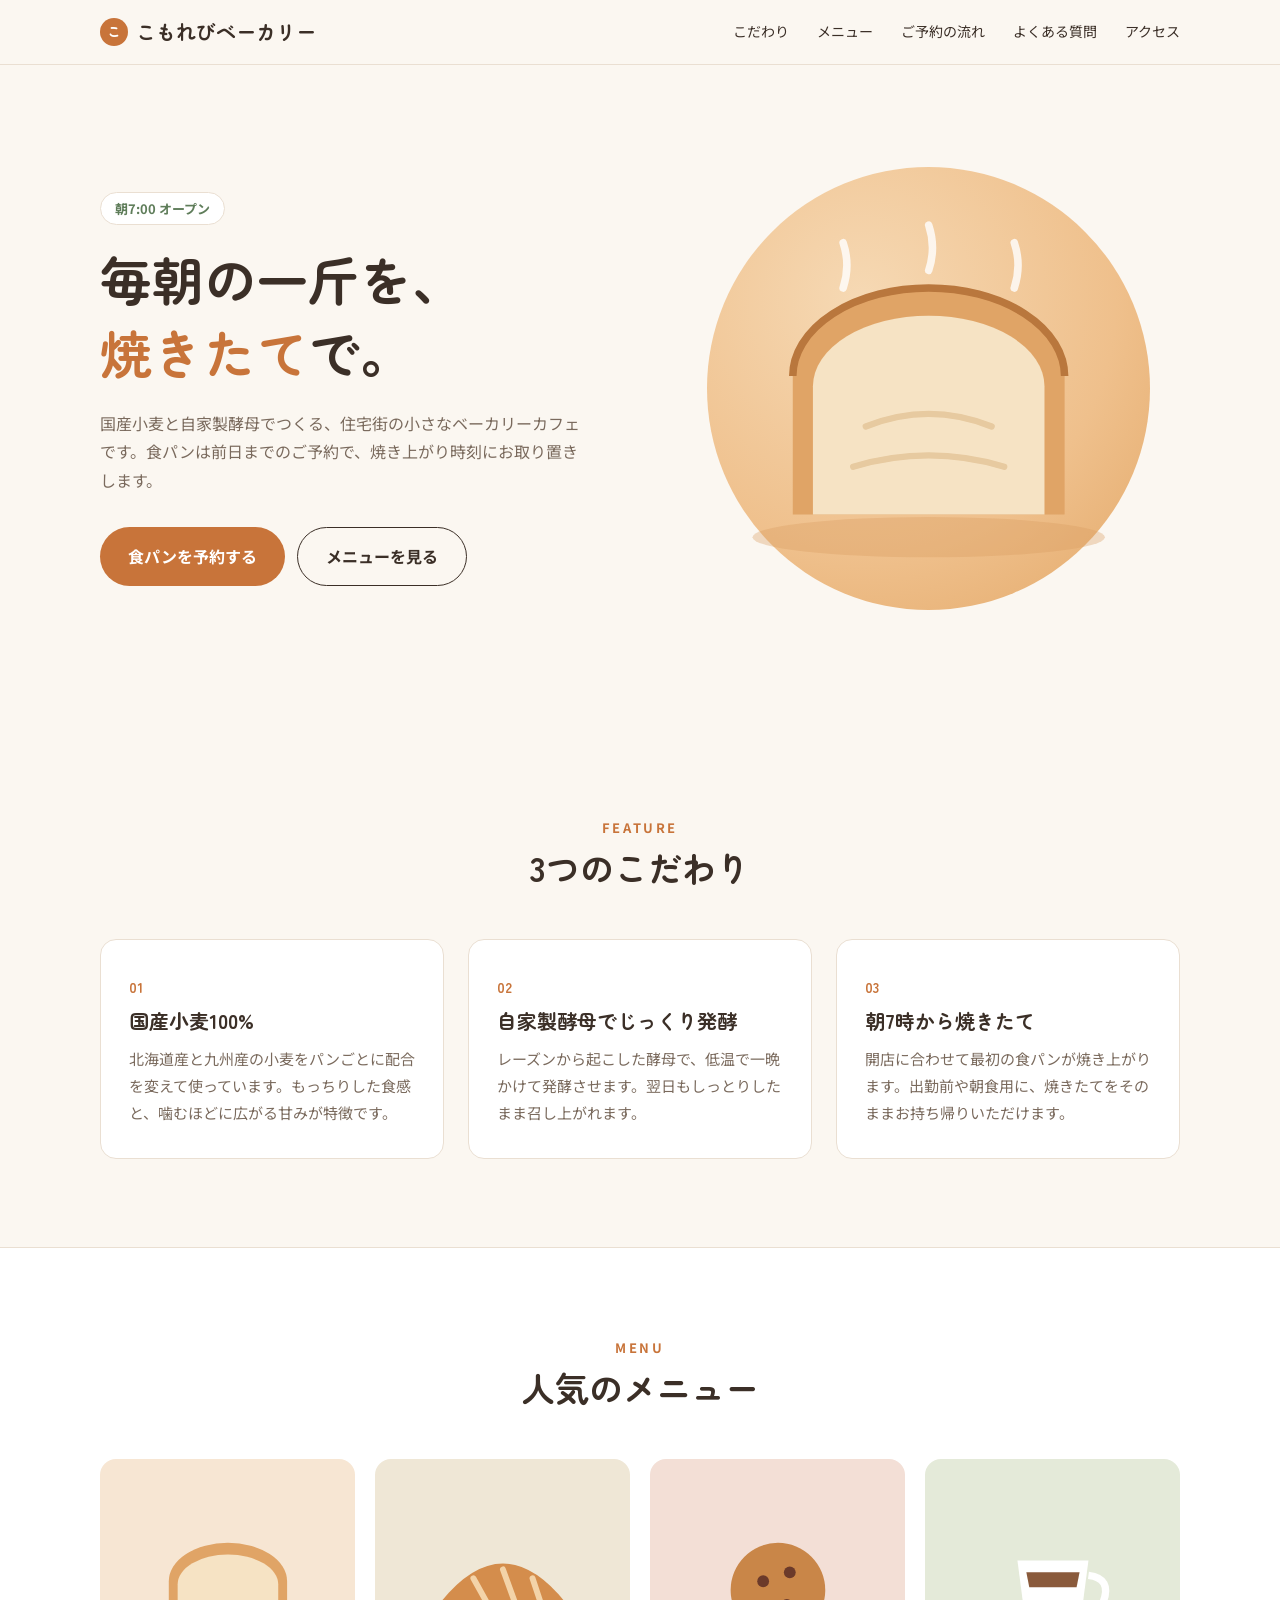
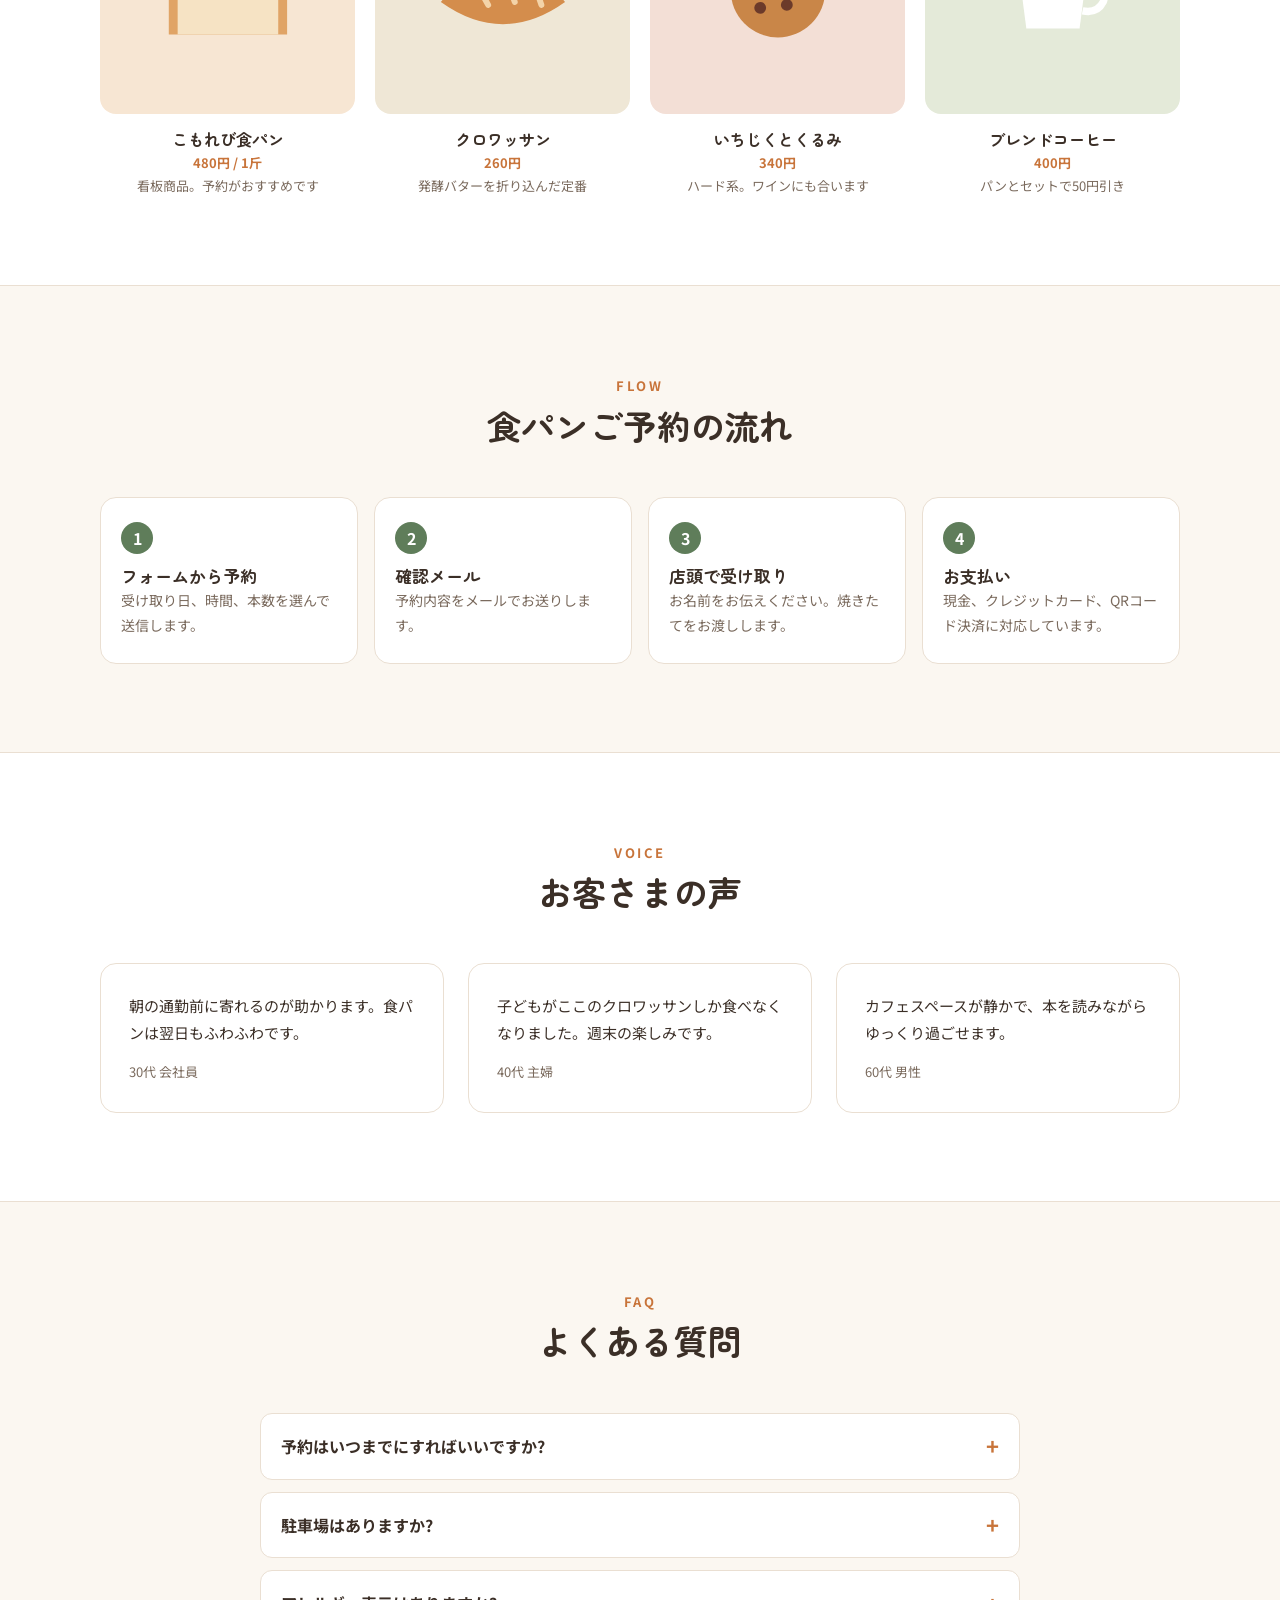
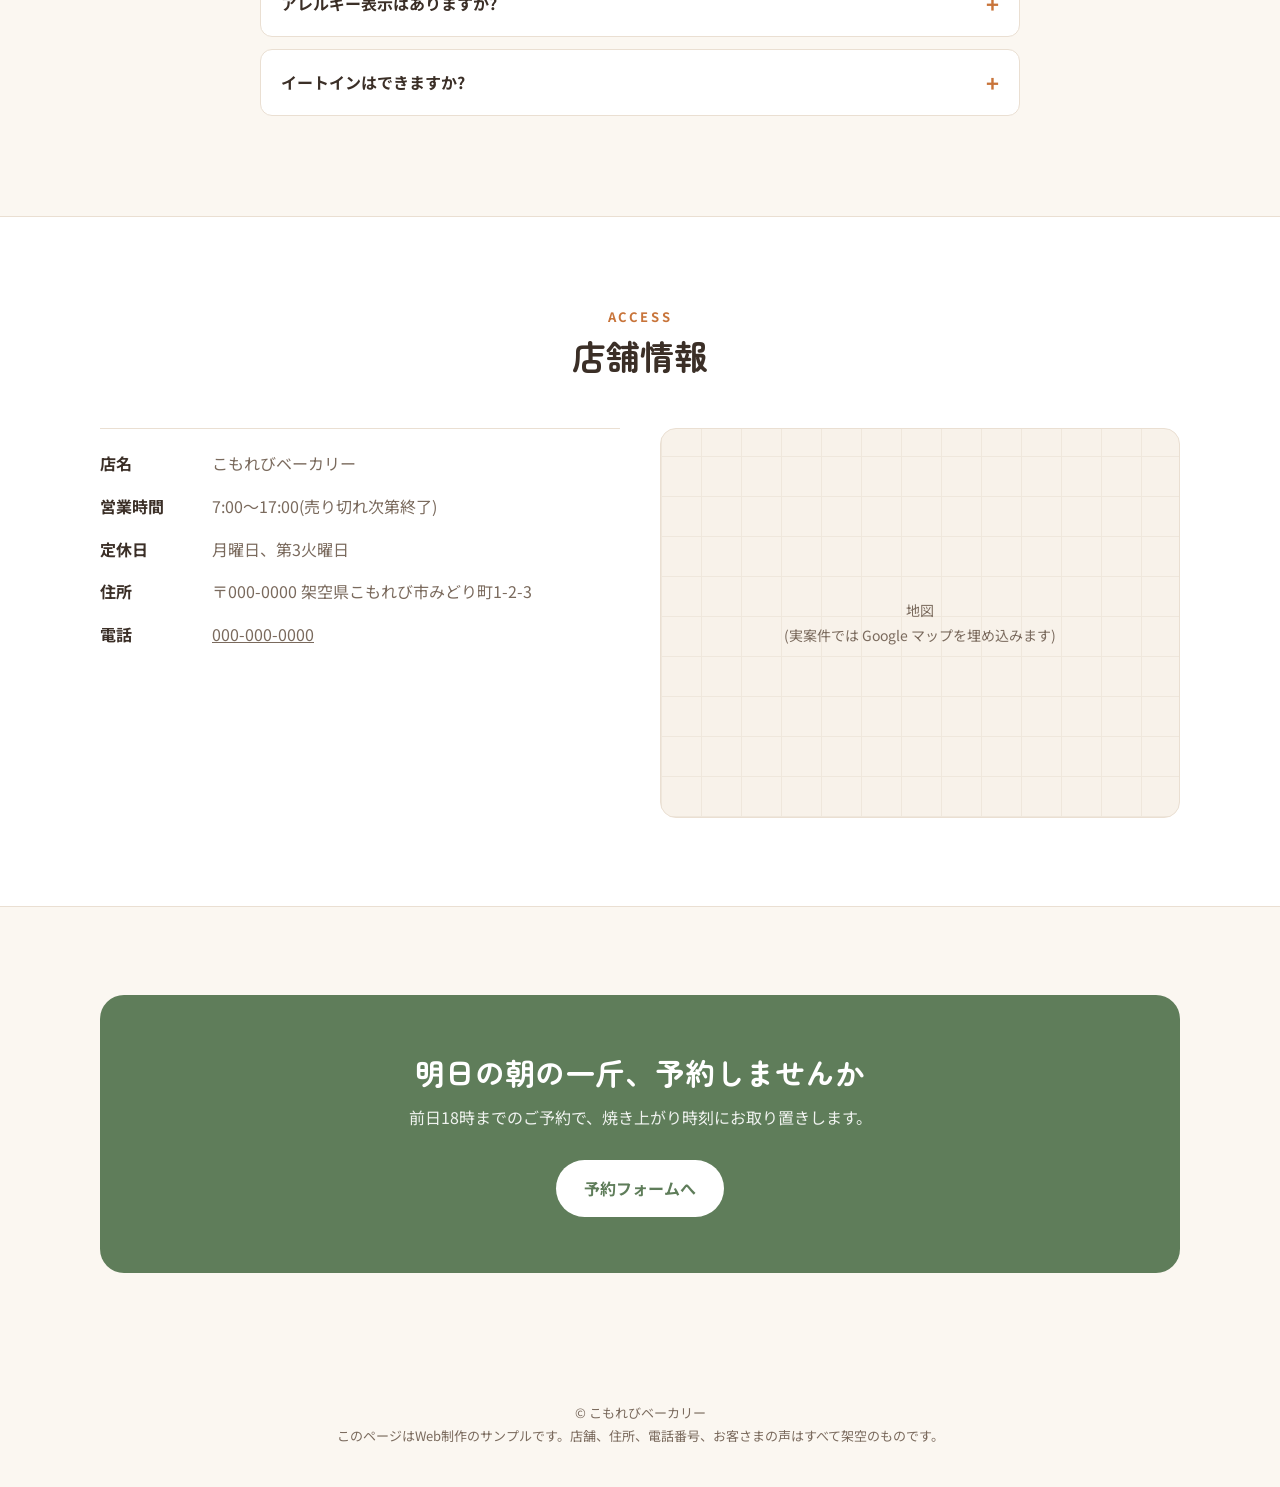
==== bakery/index.html @ 9517dd02 "Add web production samples: island inn site and bakery LP Co-Authored-By: Claude Opus 5.5 <noreply@a" ====
<!doctype html>
<html lang="ja">
<head>
<meta charset="utf-8">
<meta name="viewport" content="width=device-width, initial-scale=1">
<title>こもれびベーカリー | 朝7時から焼きたてのパンを</title>
<meta name="description" content="住宅街の小さなベーカリーカフェ。国産小麦と自家製酵母のパン、朝7時から焼きたてをご用意しています。(制作サンプル用の架空店舗です)">
<link rel="preconnect" href="https://fonts.googleapis.com">
<link rel="preconnect" href="https://fonts.gstatic.com" crossorigin>
<link href="https://fonts.googleapis.com/css2?family=Zen+Maru+Gothic:wght@400;700&family=Noto+Sans+JP:wght@400;500;700&display=swap" rel="stylesheet">
<style>
:root{
  --bg:#fbf7f1;
  --surface:#ffffff;
  --text:#3b2f27;
  --muted:#7a6a5d;
  --accent:#c8743a;
  --accent-dark:#a65a24;
  --green:#5f7d5a;
  --line:#eadfd2;
  --radius:16px;
}
*{box-sizing:border-box;margin:0;padding:0}
html{scroll-behavior:smooth}
body{font-family:"Noto Sans JP",sans-serif;background:var(--bg);color:var(--text);line-height:1.8;font-size:16px}
img,svg{display:block;max-width:100%}
a{color:inherit}
.container{width:min(1080px,100% - 32px);margin-inline:auto}
h1,h2,h3{font-family:"Zen Maru Gothic",sans-serif;line-height:1.4}
.section{padding:88px 0}
.section-head{text-align:center;margin-bottom:48px}
.section-head .en{display:block;color:var(--accent);font-size:13px;letter-spacing:.2em;font-weight:700}
.section-head h2{font-size:clamp(24px,4vw,34px);margin-top:4px}

/* header */
.header{position:sticky;top:0;z-index:10;background:rgba(251,247,241,.92);backdrop-filter:blur(8px);border-bottom:1px solid var(--line)}
.header-inner{display:flex;align-items:center;justify-content:space-between;height:64px}
.logo{font-family:"Zen Maru Gothic",sans-serif;font-weight:700;font-size:20px;text-decoration:none;display:flex;align-items:center;gap:8px}
.logo-mark{width:28px;height:28px;border-radius:50%;background:var(--accent);display:grid;place-items:center;color:#fff;font-size:14px}
.nav{display:flex;gap:28px;font-size:14px}
.nav a{text-decoration:none}
.nav a:hover{color:var(--accent)}
.header .header-cta{display:none}
@media (max-width:767px){.nav{display:none}.header .header-cta{display:inline-flex}}

/* button */
.btn{display:inline-flex;align-items:center;justify-content:center;gap:8px;padding:14px 28px;border-radius:999px;background:var(--accent);color:#fff;text-decoration:none;font-weight:700;transition:background .2s,transform .2s}
.btn:hover{background:var(--accent-dark);transform:translateY(-2px)}
.btn-sm{padding:8px 18px;font-size:14px}
.btn-ghost{background:transparent;color:var(--text);border:1.5px solid var(--text)}
.btn-ghost:hover{background:var(--text);color:#fff}

/* hero */
.hero{padding:72px 0 88px;overflow:hidden}
.hero-inner{display:grid;grid-template-columns:1.05fr 1fr;gap:48px;align-items:center}
.hero-label{display:inline-block;background:#fff;border:1px solid var(--line);border-radius:999px;padding:4px 14px;font-size:13px;color:var(--green);font-weight:700}
.hero h1{font-size:clamp(30px,5.2vw,52px);margin:18px 0 20px}
.hero h1 em{font-style:normal;color:var(--accent)}
.hero p{color:var(--muted);max-width:30em}
.hero-actions{display:flex;flex-wrap:wrap;gap:12px;margin-top:32px}
.hero-visual{position:relative;aspect-ratio:1/1}
.hero-visual .sun{position:absolute;inset:6% 6% 6% 6%;border-radius:50%;background:radial-gradient(circle at 35% 30%,#f6d9b4,#efc08c 60%,#e3a868)}
.hero-visual svg{position:absolute;inset:0;width:100%;height:100%}
@media (max-width:767px){
  .hero{padding:40px 0 64px}
  .hero-inner{grid-template-columns:1fr;gap:32px}
  .hero-visual{max-width:360px;margin-inline:auto;width:100%}
  .hero-actions{flex-direction:column}
  .hero-actions .btn{width:100%}
}

/* features */
.features{display:grid;grid-template-columns:repeat(3,1fr);gap:24px}
.feature{background:var(--surface);border-radius:var(--radius);padding:32px 28px;border:1px solid var(--line)}
.feature-num{font-family:"Zen Maru Gothic",sans-serif;color:var(--accent);font-weight:700;font-size:14px}
.feature h3{font-size:20px;margin:6px 0 10px}
.feature p{color:var(--muted);font-size:15px}
@media (max-width:767px){.features{grid-template-columns:1fr}}

/* menu */
.menu-bg{background:var(--surface);border-block:1px solid var(--line)}
.menu{display:grid;grid-template-columns:repeat(4,1fr);gap:20px}
.menu-item{text-align:center}
.menu-thumb{aspect-ratio:1/1;border-radius:var(--radius);display:grid;place-items:center;margin-bottom:14px}
.menu-thumb svg{width:58%}
.menu-item h3{font-size:16px}
.menu-item .price{color:var(--accent);font-weight:700}
.menu-item p{font-size:13px;color:var(--muted)}
.t1{background:#f7e6d3}.t2{background:#efe7d6}.t3{background:#f3dfd6}.t4{background:#e4ead9}
@media (max-width:767px){.menu{grid-template-columns:repeat(2,1fr)}}

/* flow */
.flow{display:grid;grid-template-columns:repeat(4,1fr);gap:16px;counter-reset:step}
.flow li{list-style:none;background:var(--surface);border:1px solid var(--line);border-radius:var(--radius);padding:24px 20px;position:relative}
.flow li::before{counter-increment:step;content:counter(step);display:grid;place-items:center;width:32px;height:32px;border-radius:50%;background:var(--green);color:#fff;font-weight:700;margin-bottom:10px}
.flow h3{font-size:17px}
.flow p{font-size:14px;color:var(--muted)}
@media (max-width:767px){.flow{grid-template-columns:1fr}}

/* voice */
.voices{display:grid;grid-template-columns:repeat(3,1fr);gap:24px}
.voice{background:var(--surface);border-radius:var(--radius);padding:28px;border:1px solid var(--line)}
.voice p{font-size:15px}
.voice .who{margin-top:14px;font-size:13px;color:var(--muted)}
@media (max-width:767px){.voices{grid-template-columns:1fr}}

/* faq */
.faq{max-width:760px;margin-inline:auto}
.faq details{background:var(--surface);border:1px solid var(--line);border-radius:12px;margin-bottom:12px}
.faq summary{cursor:pointer;padding:18px 48px 18px 20px;font-weight:700;list-style:none;position:relative}
.faq summary::-webkit-details-marker{display:none}
.faq summary::after{content:"+";position:absolute;right:20px;top:50%;transform:translateY(-50%);color:var(--accent);font-size:22px}
.faq details[open] summary::after{content:"−"}
.faq details p{padding:0 20px 18px;color:var(--muted)}

/* access */
.access{display:grid;grid-template-columns:1fr 1fr;gap:40px;align-items:start}
.info dl{display:grid;grid-template-columns:7em 1fr;row-gap:14px;border-top:1px solid var(--line);padding-top:20px}
.info dt{font-weight:700}
.info dd{color:var(--muted)}
.map{aspect-ratio:4/3;border-radius:var(--radius);background:repeating-linear-gradient(0deg,#efe7dc 0 1px,transparent 1px 40px),repeating-linear-gradient(90deg,#efe7dc 0 1px,transparent 1px 40px),#f8f2ea;border:1px solid var(--line);display:grid;place-items:center;color:var(--muted);font-size:14px;text-align:center}
@media (max-width:767px){.access{grid-template-columns:1fr}}

/* cta */
.cta{background:var(--green);color:#fff;text-align:center;border-radius:24px;padding:56px 24px}
.cta h2{font-size:clamp(22px,3.6vw,30px)}
.cta p{opacity:.9;margin:10px 0 28px}
.cta .btn{background:#fff;color:var(--green)}
.cta .btn:hover{background:#f3efe6}

.footer{padding:40px 0;text-align:center;font-size:13px;color:var(--muted)}

/* fade-in */
.reveal{opacity:0;transform:translateY(16px);transition:opacity .6s ease,transform .6s ease}
.reveal.is-visible{opacity:1;transform:none}
@media (prefers-reduced-motion:reduce){.reveal{opacity:1;transform:none;transition:none}.btn{transition:none}}
</style>
</head>
<body>

<header class="header">
  <div class="container header-inner">
    <a href="#top" class="logo"><span class="logo-mark" aria-hidden="true">こ</span>こもれびベーカリー</a>
    <nav class="nav" aria-label="ページ内リンク">
      <a href="#feature">こだわり</a>
      <a href="#menu">メニュー</a>
      <a href="#flow">ご予約の流れ</a>
      <a href="#faq">よくある質問</a>
      <a href="#access">アクセス</a>
    </nav>
    <a href="#reserve" class="btn btn-sm header-cta">予約する</a>
  </div>
</header>

<main id="top">
  <section class="hero">
    <div class="container hero-inner">
      <div>
        <span class="hero-label">朝7:00 オープン</span>
        <h1>毎朝の一斤を、<br><em>焼きたて</em>で。</h1>
        <p>国産小麦と自家製酵母でつくる、住宅街の小さなベーカリーカフェです。食パンは前日までのご予約で、焼き上がり時刻にお取り置きします。</p>
        <div class="hero-actions">
          <a href="#reserve" class="btn">食パンを予約する</a>
          <a href="#menu" class="btn btn-ghost">メニューを見る</a>
        </div>
      </div>
      <div class="hero-visual" aria-hidden="true">
        <div class="sun"></div>
        <svg viewBox="0 0 400 400">
          <ellipse cx="200" cy="318" rx="140" ry="16" fill="#d79b5f" opacity=".35"/>
          <path d="M92 300 V190 a108 70 0 0 1 216 0 V300 Z" fill="#e0a466"/>
          <path d="M92 190 a108 70 0 0 1 216 0" fill="none" stroke="#b9773d" stroke-width="6"/>
          <path d="M108 300 V198 a92 56 0 0 1 184 0 V300 Z" fill="#f6e3c4"/>
          <path d="M150 230 q50 -20 100 0 M140 262 q60 -18 120 0" stroke="#e7caa0" stroke-width="5" fill="none" stroke-linecap="round"/>
          <path d="M132 120 q6 -18 0 -36 M200 106 q6 -18 0 -36 M268 120 q6 -18 0 -36" stroke="#fff" stroke-width="6" fill="none" stroke-linecap="round" opacity=".8"/>
        </svg>
      </div>
    </div>
  </section>

  <section class="section" id="feature">
    <div class="container">
      <div class="section-head reveal"><span class="en">FEATURE</span><h2>3つのこだわり</h2></div>
      <div class="features">
        <article class="feature reveal">
          <span class="feature-num">01</span>
          <h3>国産小麦100%</h3>
          <p>北海道産と九州産の小麦をパンごとに配合を変えて使っています。もっちりした食感と、噛むほどに広がる甘みが特徴です。</p>
        </article>
        <article class="feature reveal">
          <span class="feature-num">02</span>
          <h3>自家製酵母でじっくり発酵</h3>
          <p>レーズンから起こした酵母で、低温で一晩かけて発酵させます。翌日もしっとりしたまま召し上がれます。</p>
        </article>
        <article class="feature reveal">
          <span class="feature-num">03</span>
          <h3>朝7時から焼きたて</h3>
          <p>開店に合わせて最初の食パンが焼き上がります。出勤前や朝食用に、焼きたてをそのままお持ち帰りいただけます。</p>
        </article>
      </div>
    </div>
  </section>

  <section class="section menu-bg" id="menu">
    <div class="container">
      <div class="section-head reveal"><span class="en">MENU</span><h2>人気のメニュー</h2></div>
      <div class="menu">
        <div class="menu-item reveal">
          <div class="menu-thumb t1"><svg viewBox="0 0 100 80" aria-hidden="true"><path d="M10 72 V36 a40 26 0 0 1 80 0 V72 Z" fill="#e0a466"/><path d="M16 72 V38 a34 20 0 0 1 68 0 V72 Z" fill="#f6e3c4"/></svg></div>
          <h3>こもれび食パン</h3><p class="price">480円 / 1斤</p><p>看板商品。予約がおすすめです</p>
        </div>
        <div class="menu-item reveal">
          <div class="menu-thumb t2"><svg viewBox="0 0 100 80" aria-hidden="true"><path d="M8 50 q42 -52 84 0 q-42 30 -84 0Z" fill="#d48d4c"/><path d="M30 34 l10 18 M50 28 l8 22 M70 34 l6 18" stroke="#f3d3a8" stroke-width="4" stroke-linecap="round"/></svg></div>
          <h3>クロワッサン</h3><p class="price">260円</p><p>発酵バターを折り込んだ定番</p>
        </div>
        <div class="menu-item reveal">
          <div class="menu-thumb t3"><svg viewBox="0 0 100 80" aria-hidden="true"><circle cx="50" cy="42" r="32" fill="#c98648"/><circle cx="40" cy="36" r="4" fill="#6b3a2a"/><circle cx="58" cy="30" r="4" fill="#6b3a2a"/><circle cx="56" cy="52" r="4" fill="#6b3a2a"/><circle cx="38" cy="54" r="4" fill="#6b3a2a"/></svg></div>
          <h3>いちじくとくるみ</h3><p class="price">340円</p><p>ハード系。ワインにも合います</p>
        </div>
        <div class="menu-item reveal">
          <div class="menu-thumb t4"><svg viewBox="0 0 100 80" aria-hidden="true"><path d="M26 22 h48 l-6 46 h-36Z" fill="#fff"/><path d="M74 32 q16 2 10 18 q-4 8 -14 6" fill="none" stroke="#fff" stroke-width="5"/><path d="M32 30 h36 l-2 10 h-32Z" fill="#8a5a3c"/></svg></div>
          <h3>ブレンドコーヒー</h3><p class="price">400円</p><p>パンとセットで50円引き</p>
        </div>
      </div>
    </div>
  </section>

  <section class="section" id="flow">
    <div class="container">
      <div class="section-head reveal"><span class="en">FLOW</span><h2>食パンご予約の流れ</h2></div>
      <ol class="flow">
        <li class="reveal"><h3>フォームから予約</h3><p>受け取り日、時間、本数を選んで送信します。</p></li>
        <li class="reveal"><h3>確認メール</h3><p>予約内容をメールでお送りします。</p></li>
        <li class="reveal"><h3>店頭で受け取り</h3><p>お名前をお伝えください。焼きたてをお渡しします。</p></li>
        <li class="reveal"><h3>お支払い</h3><p>現金、クレジットカード、QRコード決済に対応しています。</p></li>
      </ol>
    </div>
  </section>

  <section class="section menu-bg">
    <div class="container">
      <div class="section-head reveal"><span class="en">VOICE</span><h2>お客さまの声</h2></div>
      <div class="voices">
        <figure class="voice reveal"><p>朝の通勤前に寄れるのが助かります。食パンは翌日もふわふわです。</p><figcaption class="who">30代 会社員</figcaption></figure>
        <figure class="voice reveal"><p>子どもがここのクロワッサンしか食べなくなりました。週末の楽しみです。</p><figcaption class="who">40代 主婦</figcaption></figure>
        <figure class="voice reveal"><p>カフェスペースが静かで、本を読みながらゆっくり過ごせます。</p><figcaption class="who">60代 男性</figcaption></figure>
      </div>
    </div>
  </section>

  <section class="section" id="faq">
    <div class="container">
      <div class="section-head reveal"><span class="en">FAQ</span><h2>よくある質問</h2></div>
      <div class="faq">
        <details><summary>予約はいつまでにすればいいですか?</summary><p>受け取り日の前日18時までにお願いします。当日分は店頭販売のみです。</p></details>
        <details><summary>駐車場はありますか?</summary><p>店舗前に2台分ございます。満車の場合は近隣のコインパーキングをご利用ください。</p></details>
        <details><summary>アレルギー表示はありますか?</summary><p>店頭の値札に主要な原材料を表示しています。詳しくはスタッフにお尋ねください。</p></details>
        <details><summary>イートインはできますか?</summary><p>8席のカフェスペースがあります。ドリンクと一緒にお召し上がりいただけます。</p></details>
      </div>
    </div>
  </section>

  <section class="section menu-bg" id="access">
    <div class="container">
      <div class="section-head reveal"><span class="en">ACCESS</span><h2>店舗情報</h2></div>
      <div class="access">
        <div class="info reveal">
          <dl>
            <dt>店名</dt><dd>こもれびベーカリー</dd>
            <dt>営業時間</dt><dd>7:00〜17:00(売り切れ次第終了)</dd>
            <dt>定休日</dt><dd>月曜日、第3火曜日</dd>
            <dt>住所</dt><dd>〒000-0000 架空県こもれび市みどり町1-2-3</dd>
            <dt>電話</dt><dd><a href="tel:0000000000">000-000-0000</a></dd>
          </dl>
        </div>
        <div class="map reveal" role="img" aria-label="地図(サンプルのため表示していません)">地図<br>(実案件では Google マップを埋め込みます)</div>
      </div>
    </div>
  </section>

  <section class="section" id="reserve">
    <div class="container">
      <div class="cta reveal">
        <h2>明日の朝の一斤、予約しませんか</h2>
        <p>前日18時までのご予約で、焼き上がり時刻にお取り置きします。</p>
        <a href="#reserve" class="btn">予約フォームへ</a>
      </div>
    </div>
  </section>
</main>

<footer class="footer">
  <div class="container">
    <p>&copy; こもれびベーカリー</p>
    <p>このページはWeb制作のサンプルです。店舗、住所、電話番号、お客さまの声はすべて架空のものです。</p>
  </div>
</footer>

<script>
(function(){
  var items=document.querySelectorAll('.reveal');
  if(!('IntersectionObserver' in window)){items.forEach(function(el){el.classList.add('is-visible')});return;}
  var io=new IntersectionObserver(function(entries){
    entries.forEach(function(e){if(e.isIntersecting){e.target.classList.add('is-visible');io.unobserve(e.target);}});
  },{threshold:.15});
  items.forEach(function(el){io.observe(el)});
})();
</script>
</body>
</html>
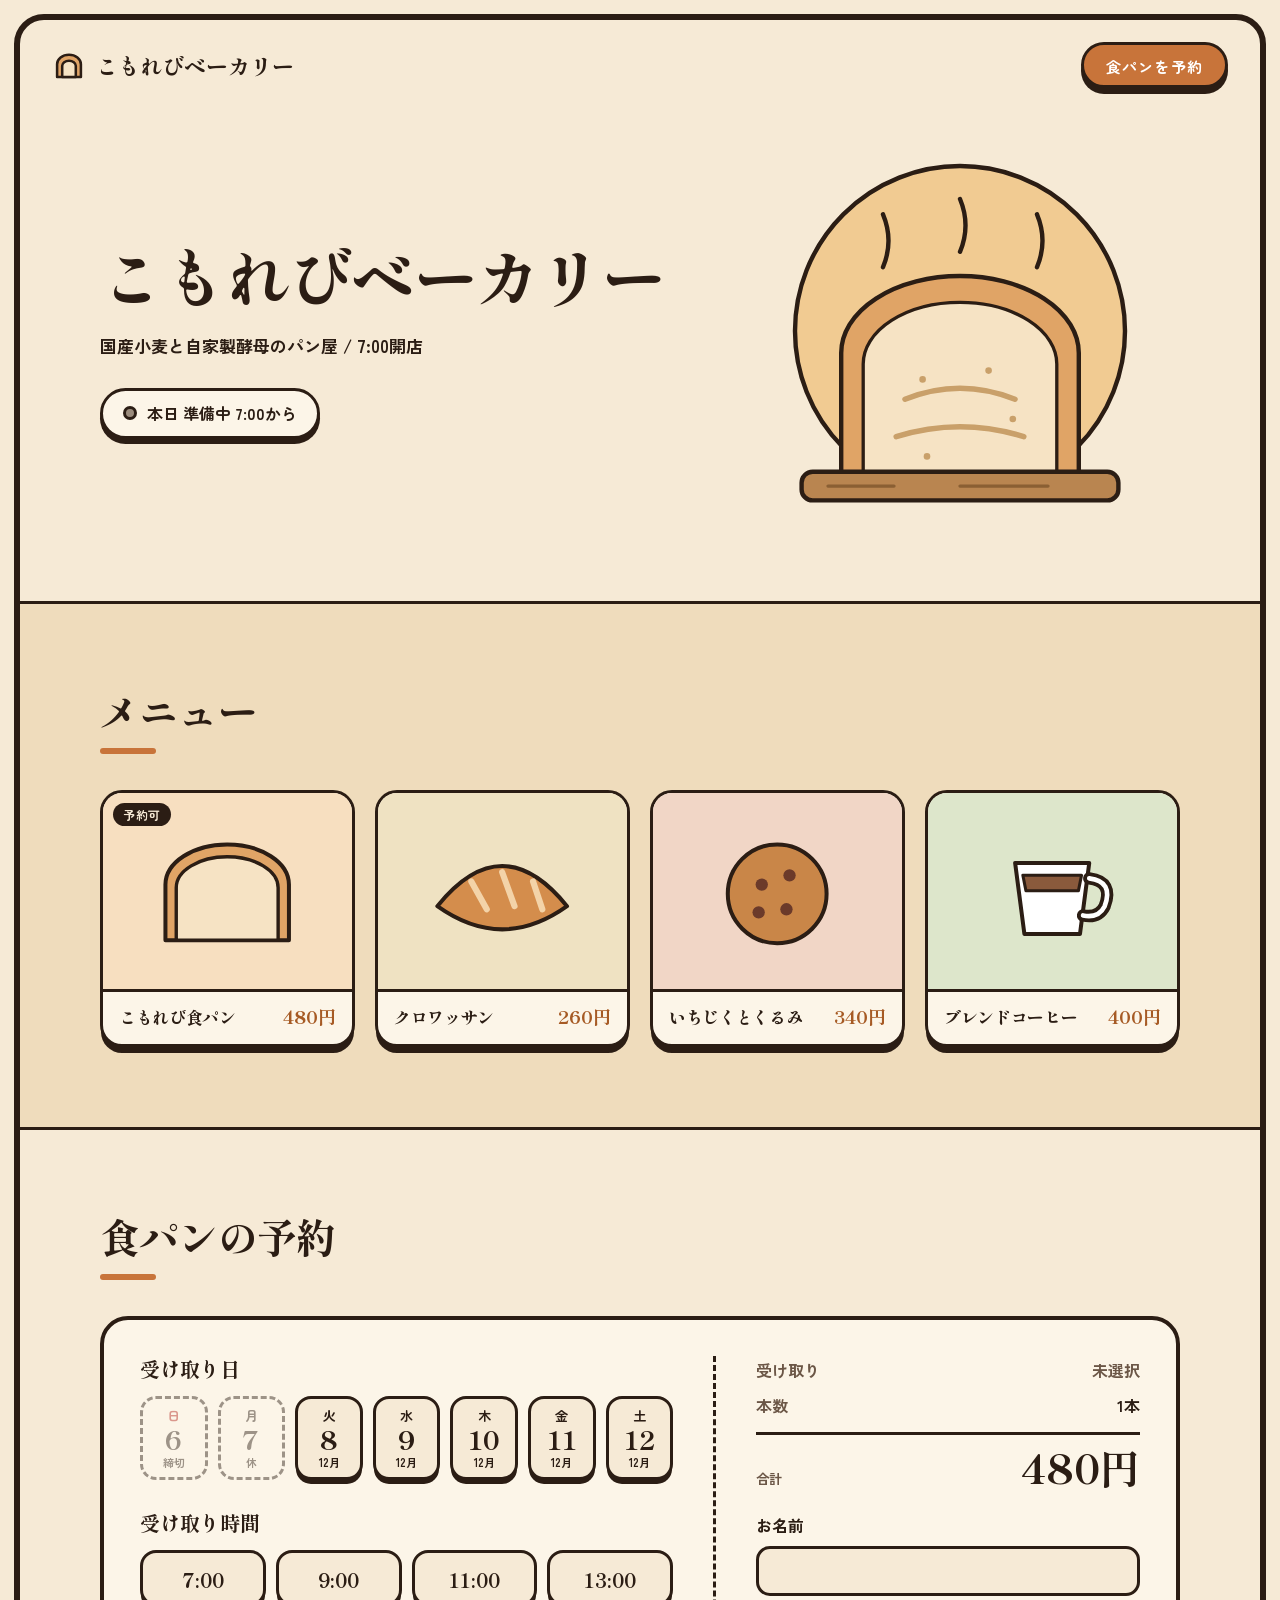
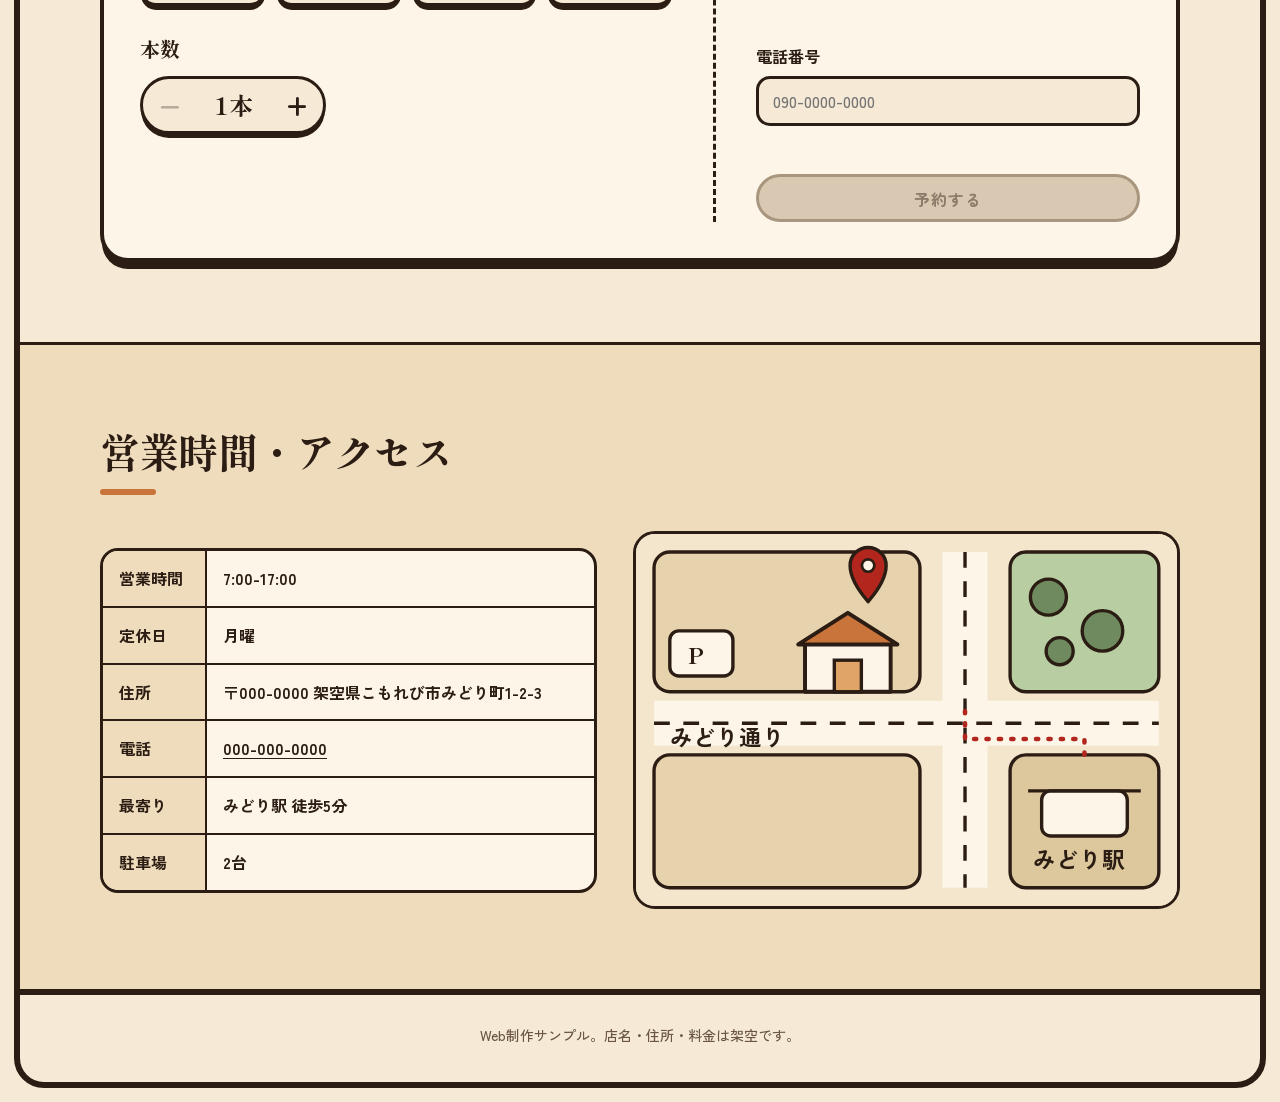
==== commit ed0190bb: "Rework samples: cut copy, simplify UI, island to 3 pages with booking flow Co-Authored-By: Claude Op" ====
--- a/bakery/index.html
+++ b/bakery/index.html
@@ -3,307 +3,490 @@
 <head>
 <meta charset="utf-8">
 <meta name="viewport" content="width=device-width, initial-scale=1">
-<title>こもれびベーカリー | 朝7時から焼きたてのパンを</title>
-<meta name="description" content="住宅街の小さなベーカリーカフェ。国産小麦と自家製酵母のパン、朝7時から焼きたてをご用意しています。(制作サンプル用の架空店舗です)">
+<title>こもれびベーカリー</title>
+<meta name="description" content="国産小麦と自家製酵母のパン屋。食パンの予約、営業時間、アクセス。(Web制作サンプル・架空の店舗)">
 <link rel="preconnect" href="https://fonts.googleapis.com">
 <link rel="preconnect" href="https://fonts.gstatic.com" crossorigin>
-<link href="https://fonts.googleapis.com/css2?family=Zen+Maru+Gothic:wght@400;700&family=Noto+Sans+JP:wght@400;500;700&display=swap" rel="stylesheet">
+<link href="https://fonts.googleapis.com/css2?family=Shippori+Mincho+B1:wght@800&family=Zen+Kaku+Gothic+New:wght@500;700&family=Zen+Maru+Gothic:wght@700&display=swap" rel="stylesheet">
 <style>
 :root{
-  --bg:#fbf7f1;
-  --surface:#ffffff;
-  --text:#3b2f27;
-  --muted:#7a6a5d;
-  --accent:#c8743a;
-  --accent-dark:#a65a24;
-  --green:#5f7d5a;
-  --line:#eadfd2;
-  --radius:16px;
+  --paper:#f6ead6;--paper2:#fcf5e8;--band:#efdcbc;
+  --ink:#2b1d14;--line:#2b1d14;--muted:#6b5646;
+  --crust:#e0a466;--crumb:#f6e3c4;--accent:#c8743a;--accent-d:#a65a24;
+  --green:#5f7d5a;--red:#b3261e;--focus:#2457c5;
 }
 *{box-sizing:border-box;margin:0;padding:0}
-html{scroll-behavior:smooth}
-body{font-family:"Noto Sans JP",sans-serif;background:var(--bg);color:var(--text);line-height:1.8;font-size:16px}
+html{-webkit-text-size-adjust:100%}
+@media (prefers-reduced-motion:no-preference){html{scroll-behavior:smooth}}
+body{background:var(--paper);color:var(--ink);font:500 16px/1.8 "Zen Kaku Gothic New",sans-serif;padding:14px;-webkit-font-smoothing:antialiased}
 img,svg{display:block;max-width:100%}
 a{color:inherit}
-.container{width:min(1080px,100% - 32px);margin-inline:auto}
-h1,h2,h3{font-family:"Zen Maru Gothic",sans-serif;line-height:1.4}
-.section{padding:88px 0}
-.section-head{text-align:center;margin-bottom:48px}
-.section-head .en{display:block;color:var(--accent);font-size:13px;letter-spacing:.2em;font-weight:700}
-.section-head h2{font-size:clamp(24px,4vw,34px);margin-top:4px}
+:focus-visible{outline:3px solid var(--focus);outline-offset:3px}
+.page{border:6px solid var(--line);border-radius:30px;background:var(--paper);overflow:clip}
+.wrap{width:min(1080px,100% - 48px);margin-inline:auto}
+h1,h2,h3{font-family:"Shippori Mincho B1",serif;font-weight:800;letter-spacing:-.02em;line-height:1.3}
+.ink{stroke:var(--line);stroke-width:4;stroke-linecap:round;stroke-linejoin:round}
+
+/* button */
+.pill{display:inline-flex;align-items:center;justify-content:center;min-height:48px;padding:12px 28px 10px;border:3px solid var(--line);border-radius:999px;background:var(--accent);color:#fff;font:700 16px/1 "Zen Maru Gothic",sans-serif;letter-spacing:.08em;text-decoration:none;cursor:pointer;box-shadow:0 6px 0 var(--line);transition:transform .2s,box-shadow .2s}
+.pill:hover{transform:translateY(3px);box-shadow:0 3px 0 var(--line)}
+.pill:active{transform:translateY(6px);box-shadow:0 0 0 var(--line)}
+.pill:disabled{background:#d9c9b3;color:#8d7b69;border-color:#a8967f;box-shadow:none;cursor:not-allowed;transform:none}
+.pill.ghost{background:var(--paper2);color:var(--ink)}
 
 /* header */
-.header{position:sticky;top:0;z-index:10;background:rgba(251,247,241,.92);backdrop-filter:blur(8px);border-bottom:1px solid var(--line)}
-.header-inner{display:flex;align-items:center;justify-content:space-between;height:64px}
-.logo{font-family:"Zen Maru Gothic",sans-serif;font-weight:700;font-size:20px;text-decoration:none;display:flex;align-items:center;gap:8px}
-.logo-mark{width:28px;height:28px;border-radius:50%;background:var(--accent);display:grid;place-items:center;color:#fff;font-size:14px}
-.nav{display:flex;gap:28px;font-size:14px}
-.nav a{text-decoration:none}
-.nav a:hover{color:var(--accent)}
-.header .header-cta{display:none}
-@media (max-width:767px){.nav{display:none}.header .header-cta{display:inline-flex}}
-
-/* button */
-.btn{display:inline-flex;align-items:center;justify-content:center;gap:8px;padding:14px 28px;border-radius:999px;background:var(--accent);color:#fff;text-decoration:none;font-weight:700;transition:background .2s,transform .2s}
-.btn:hover{background:var(--accent-dark);transform:translateY(-2px)}
-.btn-sm{padding:8px 18px;font-size:14px}
-.btn-ghost{background:transparent;color:var(--text);border:1.5px solid var(--text)}
-.btn-ghost:hover{background:var(--text);color:#fff}
+.hd{display:flex;align-items:center;justify-content:space-between;gap:12px;padding:22px 32px 0}
+.logo{display:flex;align-items:center;gap:10px;font:800 22px/1 "Shippori Mincho B1",serif;text-decoration:none;min-height:44px}
+.logo svg{width:34px;height:34px;flex:none}
+.hd .pill{font-size:15px;padding:10px 22px 8px;min-height:46px}
 
 /* hero */
-.hero{padding:72px 0 88px;overflow:hidden}
-.hero-inner{display:grid;grid-template-columns:1.05fr 1fr;gap:48px;align-items:center}
-.hero-label{display:inline-block;background:#fff;border:1px solid var(--line);border-radius:999px;padding:4px 14px;font-size:13px;color:var(--green);font-weight:700}
-.hero h1{font-size:clamp(30px,5.2vw,52px);margin:18px 0 20px}
-.hero h1 em{font-style:normal;color:var(--accent)}
-.hero p{color:var(--muted);max-width:30em}
-.hero-actions{display:flex;flex-wrap:wrap;gap:12px;margin-top:32px}
-.hero-visual{position:relative;aspect-ratio:1/1}
-.hero-visual .sun{position:absolute;inset:6% 6% 6% 6%;border-radius:50%;background:radial-gradient(circle at 35% 30%,#f6d9b4,#efc08c 60%,#e3a868)}
-.hero-visual svg{position:absolute;inset:0;width:100%;height:100%}
+.hero{padding:56px 0 72px}
+.hero-in{display:grid;grid-template-columns:1.1fr .9fr;gap:40px;align-items:center}
+.hero h1{font-size:clamp(30px,9vw,64px);white-space:nowrap}
+.fact{margin-top:14px;font-weight:700;font-size:17px}
+.status{display:inline-flex;align-items:center;gap:10px;margin-top:26px;min-height:44px;padding:8px 20px;border:3px solid var(--line);border-radius:999px;background:var(--paper2);font-weight:700;box-shadow:0 5px 0 var(--line)}
+.status i{width:14px;height:14px;border-radius:50%;border:3px solid var(--line);background:#9a8b7c;flex:none}
+.status[data-s="open"] i{background:#4f9a54}
+.status[data-s="closed"] i{background:var(--red)}
+.status b{font-family:"Zen Maru Gothic",sans-serif}
+.hero-art{max-width:440px;justify-self:end;width:100%}
+
+/* sections */
+.sec{padding:80px 0}
+.sec.band{background:var(--band);border-block:3px solid var(--line)}
+.sec h2{font-size:clamp(28px,4vw,40px);margin-bottom:36px}
+.sec h2::after{content:"";display:block;width:56px;height:6px;border-radius:3px;background:var(--accent);margin-top:12px}
+
+/* menu */
+.menu{list-style:none;display:grid;grid-template-columns:repeat(4,1fr);gap:20px}
+.mcard{border:3px solid var(--line);border-radius:22px;background:var(--paper2);box-shadow:0 7px 0 -1px var(--line);overflow:hidden}
+.mthumb{position:relative;aspect-ratio:5/4;display:grid;place-items:center;border-bottom:3px solid var(--line)}
+.mthumb svg{width:62%}
+.mthumb em{position:absolute;top:10px;left:10px;font:700 12px/1 "Zen Maru Gothic",sans-serif;font-style:normal;letter-spacing:.06em;background:var(--ink);color:var(--paper);border-radius:999px;padding:6px 10px 5px}
+.t1{background:#f7dfc0}.t2{background:#efe2c2}.t3{background:#f1d6c6}.t4{background:#dde6cb}
+.mbody{padding:14px 16px 16px;display:flex;justify-content:space-between;align-items:baseline;gap:8px;flex-wrap:wrap}
+.mbody h3{font-size:17px}
+.mbody p{font:800 18px/1 "Shippori Mincho B1",serif;color:var(--accent-d)}
+
+/* reserve */
+.rcard{border:4px solid var(--line);border-radius:28px;background:var(--paper2);box-shadow:0 9px 0 -2px var(--line);padding:36px;display:grid;grid-template-columns:1.25fr 1fr;gap:40px}
+fieldset{border:0;min-width:0}
+legend{font:800 20px/1.3 "Shippori Mincho B1",serif;margin-bottom:14px;padding:0}
+.col-l{display:grid;gap:30px;align-content:start}
+.chips{display:grid;gap:10px}
+.chips.days{grid-template-columns:repeat(7,1fr)}
+.chips.times{grid-template-columns:repeat(4,1fr)}
+.chip{position:relative;display:block}
+.chip input{position:absolute;inset:0;width:100%;height:100%;margin:0;opacity:0;cursor:pointer;z-index:1}
+.chip input:disabled{cursor:not-allowed}
+.face{position:relative;display:flex;flex-direction:column;align-items:center;justify-content:center;min-height:84px;padding:8px 2px 6px;border:3px solid var(--line);border-radius:16px;background:var(--paper);box-shadow:0 5px 0 -1px var(--line);transition:transform .15s,box-shadow .15s,background .15s;line-height:1.15;text-align:center}
+.times .face{min-height:56px;font:800 19px/1 "Shippori Mincho B1",serif}
+.chip:hover input:not(:disabled) + .face{transform:translateY(2px);box-shadow:0 3px 0 -1px var(--line)}
+.chip input:checked + .face{background:var(--ink);color:var(--paper);transform:translateY(3px);box-shadow:0 2px 0 -1px var(--line)}
+.chip input:checked + .face::after{content:"";position:absolute;top:-10px;right:-8px;width:24px;height:24px;border-radius:50%;border:3px solid var(--line);background:var(--green) url("data:image/svg+xml,%3Csvg xmlns='http://www.w3.org/2000/svg' viewBox='0 0 24 24'%3E%3Cpath d='M6 12.5l4 4 8-9' fill='none' stroke='%23fff' stroke-width='3.4' stroke-linecap='round' stroke-linejoin='round'/%3E%3C/svg%3E") center/100% no-repeat}
+.chip input:focus-visible + .face{outline:3px solid var(--focus);outline-offset:3px}
+.chip input:disabled + .face{opacity:.45;border-style:dashed;box-shadow:none;background:transparent}
+.wd{font:700 13px/1 "Zen Maru Gothic",sans-serif}
+.dn{font:800 26px/1.1 "Shippori Mincho B1",serif;margin:3px 0 2px}
+.dt{font-size:11px;font-weight:700;min-height:13px}
+.sun .wd{color:var(--red)}.chip input:checked + .face .wd{color:inherit}
+
+.stepper{display:inline-flex;align-items:center;border:3px solid var(--line);border-radius:999px;background:var(--paper);box-shadow:0 5px 0 -1px var(--line)}
+.stepper button{width:52px;height:52px;border:0;background:transparent;font:800 28px/1 "Zen Maru Gothic",sans-serif;color:var(--ink);cursor:pointer;border-radius:999px}
+.stepper button:hover:not(:disabled){background:var(--band)}
+.stepper button:disabled{opacity:.3;cursor:not-allowed}
+.stepper output{min-width:76px;text-align:center;font:800 24px/1 "Shippori Mincho B1",serif}
+
+.col-r{display:flex;flex-direction:column;gap:20px;border-left:3px dashed var(--line);padding-left:40px}
+.sum{display:grid;gap:6px}
+.sum .row{display:flex;justify-content:space-between;gap:12px;font-weight:700}
+.sum .row span:first-child{color:var(--muted)}
+.sum .muted{color:var(--muted)}
+.total{display:flex;align-items:baseline;justify-content:space-between;gap:12px;border-top:3px solid var(--line);padding-top:12px;margin-top:6px}
+.total small{font-weight:700;color:var(--muted)}
+.total strong{font:800 40px/1 "Shippori Mincho B1",serif}
+.field label{display:block;font-weight:700;margin-bottom:6px}
+.field input{width:100%;min-height:50px;border:3px solid var(--line);border-radius:14px;background:var(--paper);padding:10px 14px;font:500 16px/1.4 "Zen Kaku Gothic New",sans-serif;color:var(--ink)}
+.field input:focus-visible{outline:3px solid var(--focus);outline-offset:2px}
+.field input[aria-invalid="true"]{border-color:var(--red)}
+.err{display:block;min-height:22px;margin-top:4px;color:var(--red);font-size:14px;font-weight:700;line-height:1.5}
+.col-r .pill{width:100%;margin-top:2px}
+
+.done{text-align:center;padding:12px 0 8px}
+.done[hidden]{display:none}
+.done svg{width:96px;height:96px;margin:0 auto 14px}
+.done .tick{stroke-dasharray:60;stroke-dashoffset:0}
+@media (prefers-reduced-motion:no-preference){.done .tick{animation:draw .6s .1s ease-out both}}
+@keyframes draw{from{stroke-dashoffset:60}to{stroke-dashoffset:0}}
+.done h3{font-size:28px;outline:none}
+.bno{display:inline-block;margin:10px 0 18px;padding:8px 22px 6px;border:3px solid var(--line);border-radius:14px;background:var(--paper);font:800 30px/1.2 "Shippori Mincho B1",serif;letter-spacing:.14em}
+.dl{width:min(440px,100%);margin:0 auto 22px;border:3px solid var(--line);border-radius:16px;overflow:hidden;background:var(--paper);text-align:left;border-collapse:separate;border-spacing:0}
+.dl th,.dl td{padding:10px 16px;border-bottom:2px solid var(--line)}
+.dl tr:last-child th,.dl tr:last-child td{border-bottom:0}
+.dl th{width:7em;background:var(--band);border-right:2px solid var(--line);font-weight:700}
+.dl td{font-weight:700}
+.note{font-size:13px;color:var(--muted);margin-bottom:16px}
+.form-wrap[hidden]{display:none}
+.rcard.is-done{grid-template-columns:1fr}
+
+/* access */
+.acc{display:grid;grid-template-columns:1fr 1.1fr;gap:36px;align-items:center}
+.tbl{width:100%;border-collapse:separate;border-spacing:0;border:3px solid var(--line);border-radius:18px;overflow:hidden;background:var(--paper2)}
+.tbl th,.tbl td{padding:13px 16px;text-align:left;vertical-align:top;border-bottom:2px solid var(--line)}
+.tbl tr:last-child th,.tbl tr:last-child td{border-bottom:0}
+.tbl th{width:6.5em;background:var(--band);border-right:2px solid var(--line);font-weight:700;white-space:nowrap}
+.tbl td{font-weight:700}
+.tbl a{display:inline-flex;align-items:center;min-height:44px;margin:-12px 0;text-underline-offset:3px}
+.map{border:3px solid var(--line);border-radius:22px;overflow:hidden;background:#f3e6cc}
+.map svg{width:100%;height:auto}
+.map text{font:700 20px "Zen Kaku Gothic New",sans-serif;fill:var(--ink)}
+
+.ft{padding:28px 24px 34px;text-align:center;font-size:14px;color:var(--muted);border-top:3px solid var(--line)}
+
+@media (max-width:860px){
+  .rcard{grid-template-columns:1fr;gap:30px;padding:26px 20px}
+  .col-r{border-left:0;padding-left:0;border-top:3px dashed var(--line);padding-top:26px}
+  .acc{grid-template-columns:1fr}
+}
 @media (max-width:767px){
-  .hero{padding:40px 0 64px}
-  .hero-inner{grid-template-columns:1fr;gap:32px}
-  .hero-visual{max-width:360px;margin-inline:auto;width:100%}
-  .hero-actions{flex-direction:column}
-  .hero-actions .btn{width:100%}
+  body{padding:8px}
+  .page{border-width:4px;border-radius:22px}
+  .wrap{width:calc(100% - 40px)}
+  .hd{padding:16px 16px 0}
+  .logo{font-size:17px;gap:8px}
+  .logo svg{width:28px;height:28px}
+  .hd .pill{font-size:14px;padding:10px 16px 8px;letter-spacing:.04em}
+  .hero{padding:32px 0 52px}
+  .hero-in{grid-template-columns:1fr;gap:28px}
+  .hero-art{justify-self:center;max-width:300px}
+  .sec{padding:56px 0}
+  .menu{grid-template-columns:repeat(2,1fr);gap:14px}
+  .mbody{padding:12px}
+  .mbody h3{font-size:15px}
+  .chips.days{grid-template-columns:repeat(4,1fr)}
+  .chips.times{grid-template-columns:repeat(4,1fr);gap:8px}
+  .total strong{font-size:34px}
+  .tbl th,.tbl td{padding:12px}
+  .ft{font-size:13px;padding-inline:12px}
 }
-
-/* features */
-.features{display:grid;grid-template-columns:repeat(3,1fr);gap:24px}
-.feature{background:var(--surface);border-radius:var(--radius);padding:32px 28px;border:1px solid var(--line)}
-.feature-num{font-family:"Zen Maru Gothic",sans-serif;color:var(--accent);font-weight:700;font-size:14px}
-.feature h3{font-size:20px;margin:6px 0 10px}
-.feature p{color:var(--muted);font-size:15px}
-@media (max-width:767px){.features{grid-template-columns:1fr}}
-
-/* menu */
-.menu-bg{background:var(--surface);border-block:1px solid var(--line)}
-.menu{display:grid;grid-template-columns:repeat(4,1fr);gap:20px}
-.menu-item{text-align:center}
-.menu-thumb{aspect-ratio:1/1;border-radius:var(--radius);display:grid;place-items:center;margin-bottom:14px}
-.menu-thumb svg{width:58%}
-.menu-item h3{font-size:16px}
-.menu-item .price{color:var(--accent);font-weight:700}
-.menu-item p{font-size:13px;color:var(--muted)}
-.t1{background:#f7e6d3}.t2{background:#efe7d6}.t3{background:#f3dfd6}.t4{background:#e4ead9}
-@media (max-width:767px){.menu{grid-template-columns:repeat(2,1fr)}}
-
-/* flow */
-.flow{display:grid;grid-template-columns:repeat(4,1fr);gap:16px;counter-reset:step}
-.flow li{list-style:none;background:var(--surface);border:1px solid var(--line);border-radius:var(--radius);padding:24px 20px;position:relative}
-.flow li::before{counter-increment:step;content:counter(step);display:grid;place-items:center;width:32px;height:32px;border-radius:50%;background:var(--green);color:#fff;font-weight:700;margin-bottom:10px}
-.flow h3{font-size:17px}
-.flow p{font-size:14px;color:var(--muted)}
-@media (max-width:767px){.flow{grid-template-columns:1fr}}
-
-/* voice */
-.voices{display:grid;grid-template-columns:repeat(3,1fr);gap:24px}
-.voice{background:var(--surface);border-radius:var(--radius);padding:28px;border:1px solid var(--line)}
-.voice p{font-size:15px}
-.voice .who{margin-top:14px;font-size:13px;color:var(--muted)}
-@media (max-width:767px){.voices{grid-template-columns:1fr}}
-
-/* faq */
-.faq{max-width:760px;margin-inline:auto}
-.faq details{background:var(--surface);border:1px solid var(--line);border-radius:12px;margin-bottom:12px}
-.faq summary{cursor:pointer;padding:18px 48px 18px 20px;font-weight:700;list-style:none;position:relative}
-.faq summary::-webkit-details-marker{display:none}
-.faq summary::after{content:"+";position:absolute;right:20px;top:50%;transform:translateY(-50%);color:var(--accent);font-size:22px}
-.faq details[open] summary::after{content:"−"}
-.faq details p{padding:0 20px 18px;color:var(--muted)}
-
-/* access */
-.access{display:grid;grid-template-columns:1fr 1fr;gap:40px;align-items:start}
-.info dl{display:grid;grid-template-columns:7em 1fr;row-gap:14px;border-top:1px solid var(--line);padding-top:20px}
-.info dt{font-weight:700}
-.info dd{color:var(--muted)}
-.map{aspect-ratio:4/3;border-radius:var(--radius);background:repeating-linear-gradient(0deg,#efe7dc 0 1px,transparent 1px 40px),repeating-linear-gradient(90deg,#efe7dc 0 1px,transparent 1px 40px),#f8f2ea;border:1px solid var(--line);display:grid;place-items:center;color:var(--muted);font-size:14px;text-align:center}
-@media (max-width:767px){.access{grid-template-columns:1fr}}
-
-/* cta */
-.cta{background:var(--green);color:#fff;text-align:center;border-radius:24px;padding:56px 24px}
-.cta h2{font-size:clamp(22px,3.6vw,30px)}
-.cta p{opacity:.9;margin:10px 0 28px}
-.cta .btn{background:#fff;color:var(--green)}
-.cta .btn:hover{background:#f3efe6}
-
-.footer{padding:40px 0;text-align:center;font-size:13px;color:var(--muted)}
-
-/* fade-in */
-.reveal{opacity:0;transform:translateY(16px);transition:opacity .6s ease,transform .6s ease}
-.reveal.is-visible{opacity:1;transform:none}
-@media (prefers-reduced-motion:reduce){.reveal{opacity:1;transform:none;transition:none}.btn{transition:none}}
+@media (prefers-reduced-motion:reduce){*{transition:none!important;animation:none!important}}
 </style>
 </head>
 <body>
-
-<header class="header">
-  <div class="container header-inner">
-    <a href="#top" class="logo"><span class="logo-mark" aria-hidden="true">こ</span>こもれびベーカリー</a>
-    <nav class="nav" aria-label="ページ内リンク">
-      <a href="#feature">こだわり</a>
-      <a href="#menu">メニュー</a>
-      <a href="#flow">ご予約の流れ</a>
-      <a href="#faq">よくある質問</a>
-      <a href="#access">アクセス</a>
-    </nav>
-    <a href="#reserve" class="btn btn-sm header-cta">予約する</a>
-  </div>
+<div class="page">
+
+<header class="hd">
+  <a href="#top" class="logo">
+    <svg viewBox="0 0 40 40" aria-hidden="true"><path class="ink" style="stroke-width:3" d="M6 34V19a14 11 0 0 1 28 0v15Z" fill="#e0a466"/><path class="ink" style="stroke-width:3" d="M12 34V21a8 6 0 0 1 16 0v13Z" fill="#f6e3c4"/></svg>
+    こもれびベーカリー
+  </a>
+  <a href="#reserve" class="pill">食パンを予約</a>
 </header>
 
 <main id="top">
   <section class="hero">
-    <div class="container hero-inner">
+    <div class="wrap hero-in">
       <div>
-        <span class="hero-label">朝7:00 オープン</span>
-        <h1>毎朝の一斤を、<br><em>焼きたて</em>で。</h1>
-        <p>国産小麦と自家製酵母でつくる、住宅街の小さなベーカリーカフェです。食パンは前日までのご予約で、焼き上がり時刻にお取り置きします。</p>
-        <div class="hero-actions">
-          <a href="#reserve" class="btn">食パンを予約する</a>
-          <a href="#menu" class="btn btn-ghost">メニューを見る</a>
-        </div>
+        <h1>こもれびベーカリー</h1>
+        <p class="fact">国産小麦と自家製酵母のパン屋 / 7:00開店</p>
+        <p class="status" id="status" role="status" data-s="closed"><i aria-hidden="true"></i><span>本日 <b id="statusText">7:00-17:00</b></span></p>
       </div>
-      <div class="hero-visual" aria-hidden="true">
-        <div class="sun"></div>
-        <svg viewBox="0 0 400 400">
-          <ellipse cx="200" cy="318" rx="140" ry="16" fill="#d79b5f" opacity=".35"/>
-          <path d="M92 300 V190 a108 70 0 0 1 216 0 V300 Z" fill="#e0a466"/>
-          <path d="M92 190 a108 70 0 0 1 216 0" fill="none" stroke="#b9773d" stroke-width="6"/>
-          <path d="M108 300 V198 a92 56 0 0 1 184 0 V300 Z" fill="#f6e3c4"/>
-          <path d="M150 230 q50 -20 100 0 M140 262 q60 -18 120 0" stroke="#e7caa0" stroke-width="5" fill="none" stroke-linecap="round"/>
-          <path d="M132 120 q6 -18 0 -36 M200 106 q6 -18 0 -36 M268 120 q6 -18 0 -36" stroke="#fff" stroke-width="6" fill="none" stroke-linecap="round" opacity=".8"/>
-        </svg>
-      </div>
+      <svg class="hero-art" viewBox="0 0 400 350" aria-hidden="true">
+        <circle cx="200" cy="170" r="150" fill="#f1cb92" stroke="#2b1d14" stroke-width="4"/>
+        <path class="ink" d="M130 112q10-24 0-48M200 98q10-24 0-48M270 112q10-24 0-48" fill="none" stroke-width="5" style="stroke:#2b1d14"/>
+        <path class="ink" d="M92 300V190a108 70 0 0 1 216 0V300Z" fill="#e0a466"/>
+        <path class="ink" style="stroke-width:3" d="M112 300V200a88 56 0 0 1 176 0V300Z" fill="#f6e3c4"/>
+        <path d="M150 232q50-20 100 0M142 266q58-18 116 0" stroke="#c9a06a" stroke-width="5" fill="none" stroke-linecap="round"/>
+        <circle cx="166" cy="214" r="3" fill="#c9a06a"/><circle cx="226" cy="206" r="3" fill="#c9a06a"/><circle cx="248" cy="250" r="3" fill="#c9a06a"/><circle cx="170" cy="284" r="3" fill="#c9a06a"/>
+        <rect class="ink" x="56" y="298" width="288" height="26" rx="10" fill="#b98550"/>
+        <path d="M80 311h60M200 311h80" stroke="#8a5f33" stroke-width="3" stroke-linecap="round"/>
+      </svg>
     </div>
   </section>
 
-  <section class="section" id="feature">
-    <div class="container">
-      <div class="section-head reveal"><span class="en">FEATURE</span><h2>3つのこだわり</h2></div>
-      <div class="features">
-        <article class="feature reveal">
-          <span class="feature-num">01</span>
-          <h3>国産小麦100%</h3>
-          <p>北海道産と九州産の小麦をパンごとに配合を変えて使っています。もっちりした食感と、噛むほどに広がる甘みが特徴です。</p>
-        </article>
-        <article class="feature reveal">
-          <span class="feature-num">02</span>
-          <h3>自家製酵母でじっくり発酵</h3>
-          <p>レーズンから起こした酵母で、低温で一晩かけて発酵させます。翌日もしっとりしたまま召し上がれます。</p>
-        </article>
-        <article class="feature reveal">
-          <span class="feature-num">03</span>
-          <h3>朝7時から焼きたて</h3>
-          <p>開店に合わせて最初の食パンが焼き上がります。出勤前や朝食用に、焼きたてをそのままお持ち帰りいただけます。</p>
-        </article>
-      </div>
+  <section class="sec band" id="menu">
+    <div class="wrap">
+      <h2>メニュー</h2>
+      <ul class="menu">
+        <li class="mcard">
+          <div class="mthumb t1"><em>予約可</em>
+            <svg viewBox="0 0 100 80" aria-hidden="true"><path d="M10 72V36a40 26 0 0 1 80 0V72Z" fill="#e0a466" stroke="#2b1d14" stroke-width="2.6" stroke-linejoin="round"/><path d="M17 72V38a33 20 0 0 1 66 0V72Z" fill="#f6e3c4" stroke="#2b1d14" stroke-width="2.2" stroke-linejoin="round"/></svg></div>
+          <div class="mbody"><h3>こもれび食パン</h3><p>480円</p></div>
+        </li>
+        <li class="mcard">
+          <div class="mthumb t2">
+            <svg viewBox="0 0 100 80" aria-hidden="true"><path d="M8 50q42-52 84 0q-42 30-84 0Z" fill="#d48d4c" stroke="#2b1d14" stroke-width="2.6" stroke-linejoin="round"/><path d="M30 34l10 18M50 28l8 22M70 34l6 18" stroke="#f3d3a8" stroke-width="4" stroke-linecap="round"/></svg></div>
+          <div class="mbody"><h3>クロワッサン</h3><p>260円</p></div>
+        </li>
+        <li class="mcard">
+          <div class="mthumb t3">
+            <svg viewBox="0 0 100 80" aria-hidden="true"><circle cx="50" cy="42" r="32" fill="#c98648" stroke="#2b1d14" stroke-width="2.6"/><circle cx="40" cy="36" r="4" fill="#6b3a2a"/><circle cx="58" cy="30" r="4" fill="#6b3a2a"/><circle cx="56" cy="52" r="4" fill="#6b3a2a"/><circle cx="38" cy="54" r="4" fill="#6b3a2a"/></svg></div>
+          <div class="mbody"><h3>いちじくとくるみ</h3><p>340円</p></div>
+        </li>
+        <li class="mcard">
+          <div class="mthumb t4">
+            <svg viewBox="0 0 100 80" aria-hidden="true"><path d="M26 22h48l-6 46H32Z" fill="#fff" stroke="#2b1d14" stroke-width="2.6" stroke-linejoin="round"/><path d="M74 32q16 2 10 18q-4 8-14 6" fill="none" stroke="#2b1d14" stroke-width="8" stroke-linecap="round"/><path d="M74 32q16 2 10 18q-4 8-14 6" fill="none" stroke="#fff" stroke-width="3" stroke-linecap="round"/><path d="M31 30h38l-2 10H33Z" fill="#8a5a3c" stroke="#2b1d14" stroke-width="2" stroke-linejoin="round"/></svg></div>
+          <div class="mbody"><h3>ブレンドコーヒー</h3><p>400円</p></div>
+        </li>
+      </ul>
     </div>
   </section>
 
-  <section class="section menu-bg" id="menu">
-    <div class="container">
-      <div class="section-head reveal"><span class="en">MENU</span><h2>人気のメニュー</h2></div>
-      <div class="menu">
-        <div class="menu-item reveal">
-          <div class="menu-thumb t1"><svg viewBox="0 0 100 80" aria-hidden="true"><path d="M10 72 V36 a40 26 0 0 1 80 0 V72 Z" fill="#e0a466"/><path d="M16 72 V38 a34 20 0 0 1 68 0 V72 Z" fill="#f6e3c4"/></svg></div>
-          <h3>こもれび食パン</h3><p class="price">480円 / 1斤</p><p>看板商品。予約がおすすめです</p>
+  <section class="sec" id="reserve">
+    <div class="wrap">
+      <h2>食パンの予約</h2>
+      <div class="rcard" id="rcard">
+        <div class="form-wrap" id="formWrap" style="display:contents">
+          <form id="rform" style="display:contents" novalidate>
+            <div class="col-l">
+              <fieldset>
+                <legend>受け取り日</legend>
+                <div class="chips days" id="days"></div>
+              </fieldset>
+              <fieldset>
+                <legend>受け取り時間</legend>
+                <div class="chips times" id="times"></div>
+              </fieldset>
+              <fieldset>
+                <legend>本数</legend>
+                <div class="stepper">
+                  <button type="button" id="minus" aria-label="本数を減らす">−</button>
+                  <output id="qty" aria-live="polite">1本</output>
+                  <button type="button" id="plus" aria-label="本数を増やす">+</button>
+                </div>
+              </fieldset>
+            </div>
+            <div class="col-r">
+              <div class="sum">
+                <div class="row"><span>受け取り</span><span id="sumWhen" class="muted">未選択</span></div>
+                <div class="row"><span>本数</span><span id="sumQty">1本</span></div>
+                <div class="total"><small>合計</small><strong id="total">480円</strong></div>
+              </div>
+              <div class="field">
+                <label for="name">お名前</label>
+                <input id="name" name="name" type="text" autocomplete="name" maxlength="30" aria-describedby="nameErr">
+                <span class="err" id="nameErr" aria-live="polite"></span>
+              </div>
+              <div class="field">
+                <label for="tel">電話番号</label>
+                <input id="tel" name="tel" type="tel" inputmode="tel" autocomplete="tel" maxlength="14" placeholder="090-0000-0000" aria-describedby="telErr">
+                <span class="err" id="telErr" aria-live="polite"></span>
+              </div>
+              <button type="submit" class="pill" id="submit" disabled>予約する</button>
+            </div>
+          </form>
         </div>
-        <div class="menu-item reveal">
-          <div class="menu-thumb t2"><svg viewBox="0 0 100 80" aria-hidden="true"><path d="M8 50 q42 -52 84 0 q-42 30 -84 0Z" fill="#d48d4c"/><path d="M30 34 l10 18 M50 28 l8 22 M70 34 l6 18" stroke="#f3d3a8" stroke-width="4" stroke-linecap="round"/></svg></div>
-          <h3>クロワッサン</h3><p class="price">260円</p><p>発酵バターを折り込んだ定番</p>
-        </div>
-        <div class="menu-item reveal">
-          <div class="menu-thumb t3"><svg viewBox="0 0 100 80" aria-hidden="true"><circle cx="50" cy="42" r="32" fill="#c98648"/><circle cx="40" cy="36" r="4" fill="#6b3a2a"/><circle cx="58" cy="30" r="4" fill="#6b3a2a"/><circle cx="56" cy="52" r="4" fill="#6b3a2a"/><circle cx="38" cy="54" r="4" fill="#6b3a2a"/></svg></div>
-          <h3>いちじくとくるみ</h3><p class="price">340円</p><p>ハード系。ワインにも合います</p>
-        </div>
-        <div class="menu-item reveal">
-          <div class="menu-thumb t4"><svg viewBox="0 0 100 80" aria-hidden="true"><path d="M26 22 h48 l-6 46 h-36Z" fill="#fff"/><path d="M74 32 q16 2 10 18 q-4 8 -14 6" fill="none" stroke="#fff" stroke-width="5"/><path d="M32 30 h36 l-2 10 h-32Z" fill="#8a5a3c"/></svg></div>
-          <h3>ブレンドコーヒー</h3><p class="price">400円</p><p>パンとセットで50円引き</p>
+        <div class="done" id="done" hidden>
+          <svg viewBox="0 0 96 96" aria-hidden="true"><circle class="ink" cx="48" cy="48" r="40" fill="#dde6cb"/><path class="ink tick" d="M28 49l14 14 27-30" fill="none" style="stroke-width:6"/></svg>
+          <h3 id="doneTitle" tabindex="-1">予約を受け付けました</h3>
+          <div class="bno" id="bno"></div>
+          <table class="dl"><tbody>
+            <tr><th>受け取り</th><td id="dWhen"></td></tr>
+            <tr><th>本数</th><td id="dQty"></td></tr>
+            <tr><th>合計</th><td id="dTotal"></td></tr>
+            <tr><th>お名前</th><td id="dName"></td></tr>
+          </tbody></table>
+          <p class="note">サンプルのため送信されません</p>
+          <button type="button" class="pill ghost" id="again">続けて予約する</button>
         </div>
       </div>
     </div>
   </section>
 
-  <section class="section" id="flow">
-    <div class="container">
-      <div class="section-head reveal"><span class="en">FLOW</span><h2>食パンご予約の流れ</h2></div>
-      <ol class="flow">
-        <li class="reveal"><h3>フォームから予約</h3><p>受け取り日、時間、本数を選んで送信します。</p></li>
-        <li class="reveal"><h3>確認メール</h3><p>予約内容をメールでお送りします。</p></li>
-        <li class="reveal"><h3>店頭で受け取り</h3><p>お名前をお伝えください。焼きたてをお渡しします。</p></li>
-        <li class="reveal"><h3>お支払い</h3><p>現金、クレジットカード、QRコード決済に対応しています。</p></li>
-      </ol>
-    </div>
-  </section>
-
-  <section class="section menu-bg">
-    <div class="container">
-      <div class="section-head reveal"><span class="en">VOICE</span><h2>お客さまの声</h2></div>
-      <div class="voices">
-        <figure class="voice reveal"><p>朝の通勤前に寄れるのが助かります。食パンは翌日もふわふわです。</p><figcaption class="who">30代 会社員</figcaption></figure>
-        <figure class="voice reveal"><p>子どもがここのクロワッサンしか食べなくなりました。週末の楽しみです。</p><figcaption class="who">40代 主婦</figcaption></figure>
-        <figure class="voice reveal"><p>カフェスペースが静かで、本を読みながらゆっくり過ごせます。</p><figcaption class="who">60代 男性</figcaption></figure>
-      </div>
-    </div>
-  </section>
-
-  <section class="section" id="faq">
-    <div class="container">
-      <div class="section-head reveal"><span class="en">FAQ</span><h2>よくある質問</h2></div>
-      <div class="faq">
-        <details><summary>予約はいつまでにすればいいですか?</summary><p>受け取り日の前日18時までにお願いします。当日分は店頭販売のみです。</p></details>
-        <details><summary>駐車場はありますか?</summary><p>店舗前に2台分ございます。満車の場合は近隣のコインパーキングをご利用ください。</p></details>
-        <details><summary>アレルギー表示はありますか?</summary><p>店頭の値札に主要な原材料を表示しています。詳しくはスタッフにお尋ねください。</p></details>
-        <details><summary>イートインはできますか?</summary><p>8席のカフェスペースがあります。ドリンクと一緒にお召し上がりいただけます。</p></details>
-      </div>
-    </div>
-  </section>
-
-  <section class="section menu-bg" id="access">
-    <div class="container">
-      <div class="section-head reveal"><span class="en">ACCESS</span><h2>店舗情報</h2></div>
-      <div class="access">
-        <div class="info reveal">
-          <dl>
-            <dt>店名</dt><dd>こもれびベーカリー</dd>
-            <dt>営業時間</dt><dd>7:00〜17:00(売り切れ次第終了)</dd>
-            <dt>定休日</dt><dd>月曜日、第3火曜日</dd>
-            <dt>住所</dt><dd>〒000-0000 架空県こもれび市みどり町1-2-3</dd>
-            <dt>電話</dt><dd><a href="tel:0000000000">000-000-0000</a></dd>
-          </dl>
+  <section class="sec band" id="access">
+    <div class="wrap">
+      <h2>営業時間・アクセス</h2>
+      <div class="acc">
+        <table class="tbl"><tbody>
+          <tr><th>営業時間</th><td>7:00-17:00</td></tr>
+          <tr><th>定休日</th><td>月曜</td></tr>
+          <tr><th>住所</th><td>〒000-0000 架空県こもれび市みどり町1-2-3</td></tr>
+          <tr><th>電話</th><td><a href="tel:0000000000">000-000-0000</a></td></tr>
+          <tr><th>最寄り</th><td>みどり駅 徒歩5分</td></tr>
+          <tr><th>駐車場</th><td>2台</td></tr>
+        </tbody></table>
+        <div class="map">
+          <svg viewBox="0 0 480 330" role="img" aria-label="地図。みどり通り沿いにこもれびベーカリー、近くに駐車場とみどり駅">
+            <rect width="480" height="330" fill="#f3e6cc"/>
+            <!-- blocks -->
+            <rect x="16" y="16" width="236" height="124" rx="14" fill="#e6d2ad" stroke="#2b1d14" stroke-width="3"/>
+            <rect x="332" y="16" width="132" height="124" rx="14" fill="#b9cda3" stroke="#2b1d14" stroke-width="3"/>
+            <rect x="16" y="196" width="236" height="118" rx="14" fill="#e6d2ad" stroke="#2b1d14" stroke-width="3"/>
+            <rect x="332" y="196" width="132" height="118" rx="14" fill="#dcc89c" stroke="#2b1d14" stroke-width="3"/>
+            <!-- roads -->
+            <path d="M16 168H464M292 16V314" stroke="#fcf5e8" stroke-width="40" fill="none"/>
+            <path d="M16 168H464M292 16V314" stroke="#2b1d14" stroke-width="3" stroke-dasharray="14 12" fill="none"/>
+            <text x="30" y="188" font-size="15">みどり通り</text>
+            <!-- park trees -->
+            <circle cx="366" cy="56" r="16" fill="#6f8a5e" stroke="#2b1d14" stroke-width="3"/>
+            <circle cx="414" cy="86" r="18" fill="#6f8a5e" stroke="#2b1d14" stroke-width="3"/>
+            <circle cx="376" cy="104" r="12" fill="#6f8a5e" stroke="#2b1d14" stroke-width="3"/>
+            <!-- parking -->
+            <rect x="30" y="86" width="56" height="40" rx="8" fill="#fcf5e8" stroke="#2b1d14" stroke-width="3"/>
+            <text x="46" y="115" font-size="26" style="font-family:'Shippori Mincho B1',serif;font-weight:800">P</text>
+            <!-- shop -->
+            <rect x="150" y="96" width="76" height="44" fill="#fcf5e8" stroke="#2b1d14" stroke-width="3.5" stroke-linejoin="round"/>
+            <path d="M144 98L188 70L232 98Z" fill="#c8743a" stroke="#2b1d14" stroke-width="3.5" stroke-linejoin="round"/>
+            <rect x="176" y="112" width="24" height="28" fill="#e0a466" stroke="#2b1d14" stroke-width="3"/>
+            <g transform="translate(206 36)"><path d="M0 24C-14 8 -16 -2 -16 -8a16 16 0 0 1 32 0C16 -2 14 8 0 24Z" fill="#b3261e" stroke="#2b1d14" stroke-width="3" stroke-linejoin="round"/><circle cx="0" cy="-8" r="5.5" fill="#fcf5e8" stroke="#2b1d14" stroke-width="2.4"/></g>
+            <!-- station -->
+            <rect x="360" y="228" width="76" height="40" rx="8" fill="#fcf5e8" stroke="#2b1d14" stroke-width="3"/>
+            <path d="M348 228h100" stroke="#2b1d14" stroke-width="3"/>
+            <text x="352" y="296" font-size="19">みどり駅</text>
+            <!-- walk path -->
+            <path d="M398 196V182H292V148" fill="none" stroke="#b3261e" stroke-width="4" stroke-dasharray="2 9" stroke-linecap="round"/>
+          </svg>
         </div>
-        <div class="map reveal" role="img" aria-label="地図(サンプルのため表示していません)">地図<br>(実案件では Google マップを埋め込みます)</div>
-      </div>
-    </div>
-  </section>
-
-  <section class="section" id="reserve">
-    <div class="container">
-      <div class="cta reveal">
-        <h2>明日の朝の一斤、予約しませんか</h2>
-        <p>前日18時までのご予約で、焼き上がり時刻にお取り置きします。</p>
-        <a href="#reserve" class="btn">予約フォームへ</a>
       </div>
     </div>
   </section>
 </main>
 
-<footer class="footer">
-  <div class="container">
-    <p>&copy; こもれびベーカリー</p>
-    <p>このページはWeb制作のサンプルです。店舗、住所、電話番号、お客さまの声はすべて架空のものです。</p>
-  </div>
-</footer>
+<footer class="ft">Web制作サンプル。店名・住所・料金は架空です。</footer>
+</div>
 
 <script>
 (function(){
-  var items=document.querySelectorAll('.reveal');
-  if(!('IntersectionObserver' in window)){items.forEach(function(el){el.classList.add('is-visible')});return;}
-  var io=new IntersectionObserver(function(entries){
-    entries.forEach(function(e){if(e.isIntersecting){e.target.classList.add('is-visible');io.unobserve(e.target);}});
-  },{threshold:.15});
-  items.forEach(function(el){io.observe(el)});
+  'use strict';
+  var WD=['日','月','火','水','木','金','土'];
+  var PRICE=480, MAXQ=4;
+  var TIMES=['7:00','9:00','11:00','13:00'];
+  var $=function(id){return document.getElementById(id)};
+  var state={day:null,time:null,qty:1};
+
+  function pad(n){return n<10?'0'+n:''+n}
+  function key(d){return d.getFullYear()+'-'+pad(d.getMonth()+1)+'-'+pad(d.getDate())}
+  function label(d){return (d.getMonth()+1)+'/'+d.getDate()+'('+WD[d.getDay()]+')'}
+  function yen(n){return n.toLocaleString('ja-JP')+'円'}
+
+  /* status */
+  function updateStatus(){
+    var n=new Date(), wd=n.getDay(), h=n.getHours()+n.getMinutes()/60;
+    var el=$('status'), tx=$('statusText'), s, t;
+    if(wd===1){s='closed';t='定休日 火曜7:00から'}
+    else if(h<7){s='prep';t='準備中 7:00から'}
+    else if(h<17){s='open';t='営業中 17:00まで'}
+    else{s='closed';t='営業終了 '+(wd===0?'火曜':'明日')+'7:00から'}
+    el.setAttribute('data-s',s);tx.textContent=t;
+  }
+
+  /* days */
+  var daySig='';
+  function dayList(now){
+    var out=[];
+    for(var i=0;i<7;i++){
+      var d=new Date(now.getFullYear(),now.getMonth(),now.getDate()+i);
+      var dl=new Date(d.getFullYear(),d.getMonth(),d.getDate()-1,18,0,0);
+      var mon=d.getDay()===1, late=dl<=now;
+      out.push({d:d,key:key(d),dis:mon||late,tag:mon?'休':(late?'締切':'')});
+    }
+    return out;
+  }
+  function renderDays(force){
+    var list=dayList(new Date());
+    var sig=list.map(function(x){return x.dis?1:0}).join('');
+    if(!force&&sig===daySig)return;
+    daySig=sig;
+    if(state.day&&list.some(function(x){return x.key===state.day&&x.dis}))state.day=null;
+    var box=$('days');box.innerHTML='';
+    list.forEach(function(x){
+      var l=document.createElement('label');
+      l.className='chip'+(x.d.getDay()===0?' sun':'');
+      var inp=document.createElement('input');
+      inp.type='radio';inp.name='day';inp.value=x.key;inp.disabled=x.dis;
+      inp.checked=(state.day===x.key);
+      inp.setAttribute('aria-label',label(x.d)+(x.tag?(x.tag==='休'?' 定休日':' 受付終了'):''));
+      inp.addEventListener('change',function(){state.day=x.key;refresh()});
+      var f=document.createElement('span');f.className='face';
+      f.innerHTML='<span class="wd">'+WD[x.d.getDay()]+'</span><span class="dn">'+x.d.getDate()+'</span><span class="dt">'+(x.tag||(x.d.getMonth()+1)+'月')+'</span>';
+      l.appendChild(inp);l.appendChild(f);box.appendChild(l);
+    });
+    refresh();
+  }
+  function dateOf(k){
+    var p=k.split('-');return new Date(+p[0],+p[1]-1,+p[2]);
+  }
+
+  /* times */
+  (function(){
+    var box=$('times');
+    TIMES.forEach(function(t){
+      var l=document.createElement('label');l.className='chip';
+      var inp=document.createElement('input');inp.type='radio';inp.name='time';inp.value=t;
+      inp.addEventListener('change',function(){state.time=t;refresh()});
+      var f=document.createElement('span');f.className='face';f.textContent=t;
+      l.appendChild(inp);l.appendChild(f);box.appendChild(l);
+    });
+  })();
+
+  /* qty */
+  $('minus').addEventListener('click',function(){if(state.qty>1){state.qty--;refresh()}});
+  $('plus').addEventListener('click',function(){if(state.qty<MAXQ){state.qty++;refresh()}});
+
+  /* validation */
+  var touched={name:false,tel:false};
+  function nameOk(){return $('name').value.trim().length>0}
+  function telOk(){return /^0\d{9,10}$/.test($('tel').value.replace(/[-\s]/g,''))}
+  function showErr(){
+    var ne=touched.name&&!nameOk(), te=touched.tel&&!telOk();
+    $('nameErr').textContent=ne?'お名前を入力してください':'';
+    $('telErr').textContent=te?'電話番号は10〜11桁の数字で入力してください':'';
+    $('name').setAttribute('aria-invalid',ne?'true':'false');
+    $('tel').setAttribute('aria-invalid',te?'true':'false');
+  }
+  ['name','tel'].forEach(function(id){
+    var el=$(id);
+    el.addEventListener('blur',function(){touched[id]=true;showErr()});
+    el.addEventListener('input',function(){if(el.value)touched[id]=true;showErr();refresh()});
+  });
+
+  function whenText(){
+    return (state.day&&state.time)?label(dateOf(state.day))+' '+state.time:(state.day?label(dateOf(state.day))+' 時間未選択':'未選択');
+  }
+  function refresh(){
+    $('qty').textContent=state.qty+'本';
+    $('sumQty').textContent=state.qty+'本';
+    $('minus').disabled=state.qty<=1;
+    $('plus').disabled=state.qty>=MAXQ;
+    $('total').textContent=yen(PRICE*state.qty);
+    var w=$('sumWhen');w.textContent=whenText();
+    w.className=(state.day&&state.time)?'':'muted';
+    $('submit').disabled=!(state.day&&state.time&&nameOk()&&telOk());
+  }
+
+  /* submit */
+  var CH='ABCDEFGHJKMNPQRSTUVWXYZ23456789';
+  function bookNo(){
+    var s='';for(var i=0;i<6;i++)s+=CH.charAt(Math.floor(Math.random()*CH.length));return s;
+  }
+  $('rform').addEventListener('submit',function(e){
+    e.preventDefault();
+    touched.name=touched.tel=true;showErr();
+    if($('submit').disabled)return;
+    $('bno').textContent=bookNo();
+    $('dWhen').textContent=label(dateOf(state.day))+' '+state.time;
+    $('dQty').textContent=state.qty+'本';
+    $('dTotal').textContent=yen(PRICE*state.qty);
+    $('dName').textContent=$('name').value.trim();
+    $('formWrap').style.display='none';
+    $('done').hidden=false;
+    $('rcard').classList.add('is-done');
+    $('doneTitle').focus({preventScroll:true});
+    $('rcard').scrollIntoView({block:'nearest'});
+  });
+  $('again').addEventListener('click',function(){
+    state.day=null;state.time=null;state.qty=1;
+    $('rform').reset();touched.name=touched.tel=false;showErr();
+    var r=document.querySelectorAll('input[name="time"]');for(var i=0;i<r.length;i++)r[i].checked=false;
+    $('done').hidden=true;$('formWrap').style.display='contents';
+    $('rcard').classList.remove('is-done');
+    renderDays(true);
+    var first=document.querySelector('#days input:not(:disabled)');if(first)first.focus();
+  });
+
+  updateStatus();renderDays(true);
+  setInterval(function(){updateStatus();renderDays(false)},30000);
 })();
 </script>
 </body>
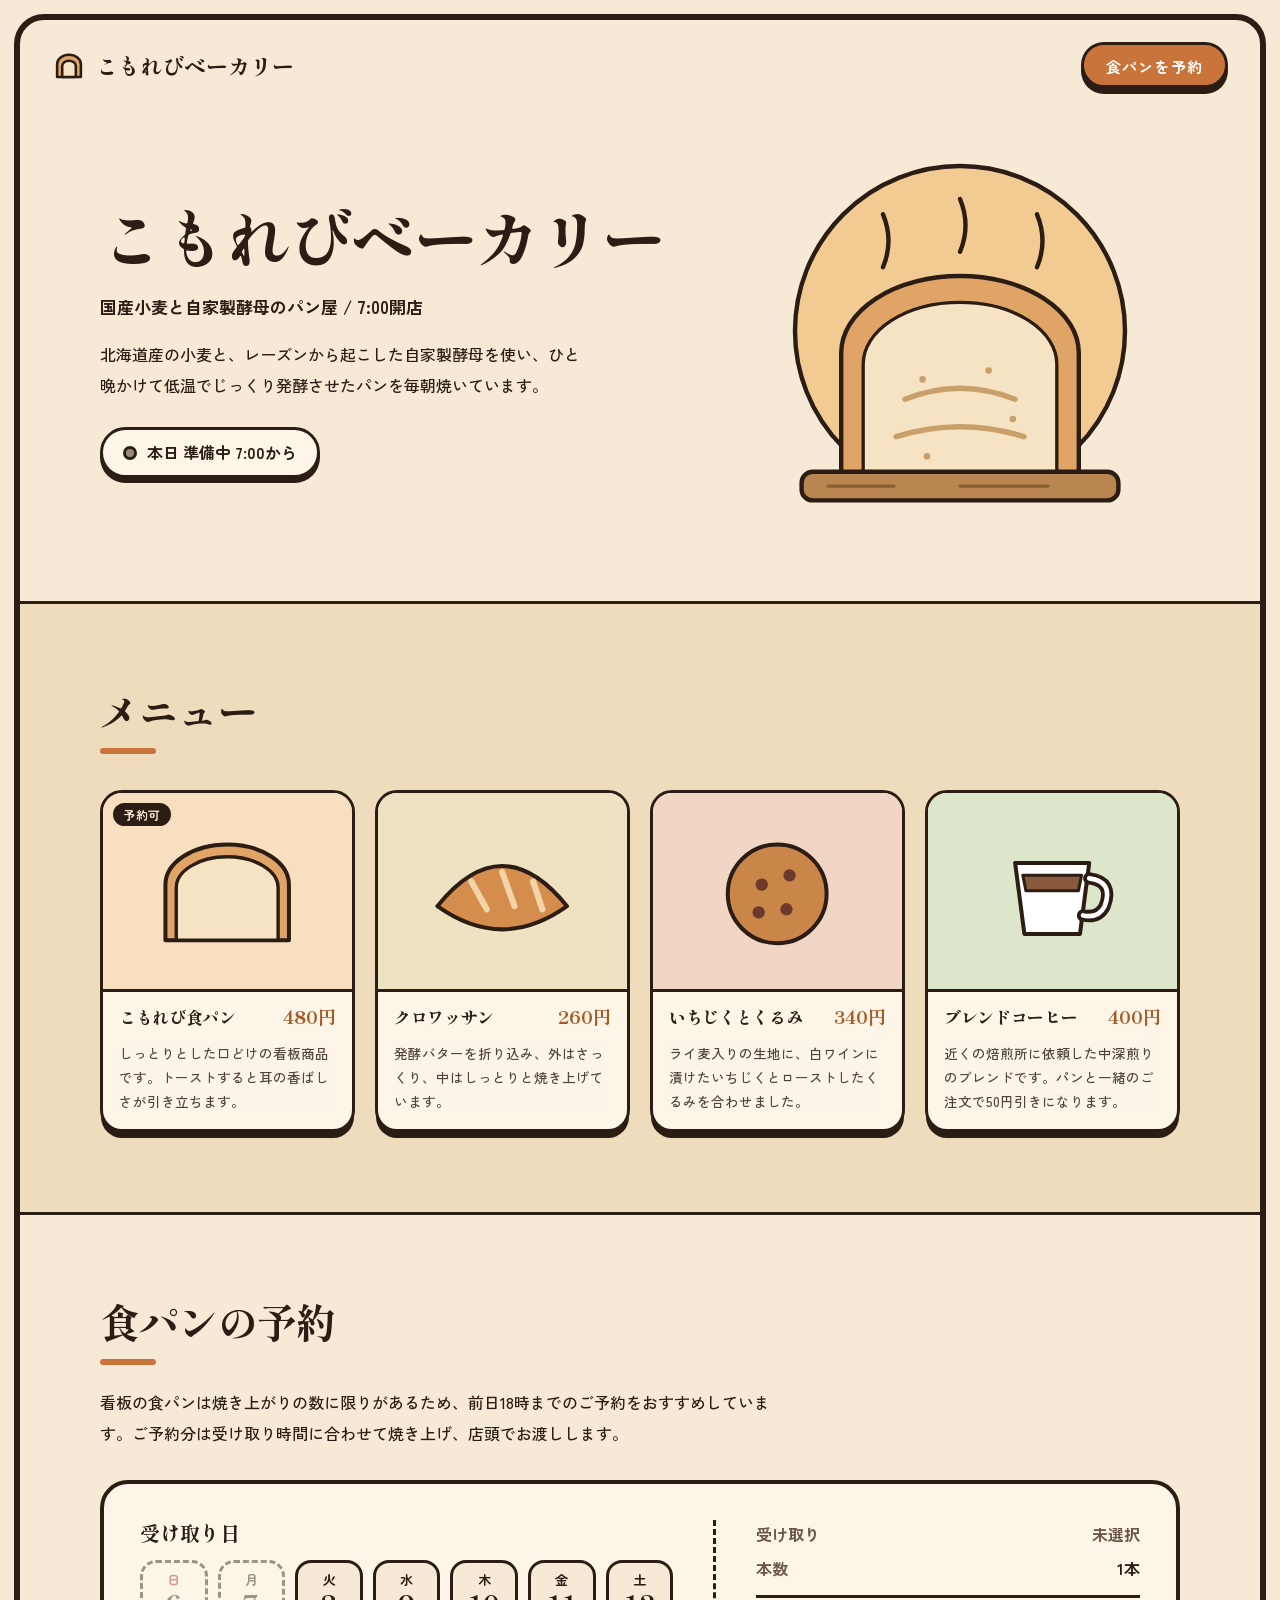
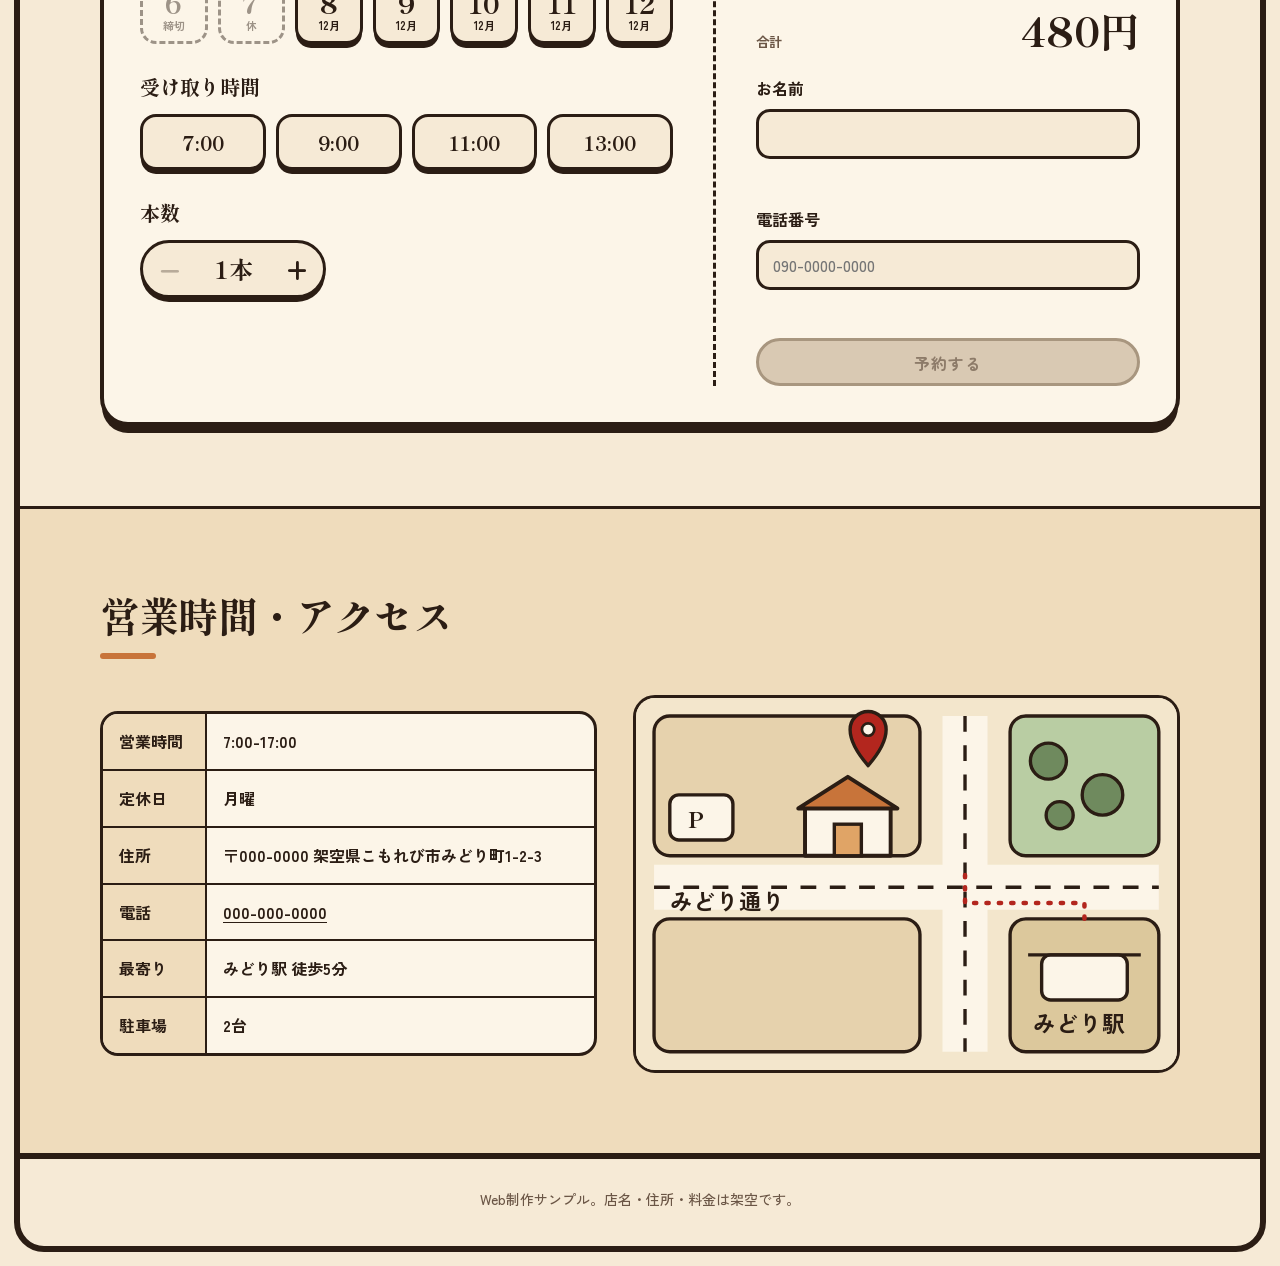
==== commit 2f5ccc04: "Rewrite sample copy in natural descriptive sentences Co-Authored-By: Claude Opus 5.5 <noreply@anthro" ====
--- a/bakery/index.html
+++ b/bakery/index.html
@@ -67,6 +67,9 @@
 .t1{background:#f7dfc0}.t2{background:#efe2c2}.t3{background:#f1d6c6}.t4{background:#dde6cb}
 .mbody{padding:14px 16px 16px;display:flex;justify-content:space-between;align-items:baseline;gap:8px;flex-wrap:wrap}
 .mbody h3{font-size:17px}
+.mbody .desc{flex-basis:100%;margin-top:6px;font:500 13.5px/1.75 "Zen Kaku Gothic New",sans-serif;opacity:.82}
+.lead{margin-top:16px;max-width:30em;line-height:1.95}
+.sec-lead{max-width:42em;margin:-14px 0 30px;line-height:1.95}
 .mbody p{font:800 18px/1 "Shippori Mincho B1",serif;color:var(--accent-d)}
 
 /* reserve */
@@ -190,6 +193,7 @@
       <div>
         <h1>こもれびベーカリー</h1>
         <p class="fact">国産小麦と自家製酵母のパン屋 / 7:00開店</p>
+        <p class="lead">北海道産の小麦と、レーズンから起こした自家製酵母を使い、ひと晩かけて低温でじっくり発酵させたパンを毎朝焼いています。</p>
         <p class="status" id="status" role="status" data-s="closed"><i aria-hidden="true"></i><span>本日 <b id="statusText">7:00-17:00</b></span></p>
       </div>
       <svg class="hero-art" viewBox="0 0 400 350" aria-hidden="true">
@@ -212,22 +216,22 @@
         <li class="mcard">
           <div class="mthumb t1"><em>予約可</em>
             <svg viewBox="0 0 100 80" aria-hidden="true"><path d="M10 72V36a40 26 0 0 1 80 0V72Z" fill="#e0a466" stroke="#2b1d14" stroke-width="2.6" stroke-linejoin="round"/><path d="M17 72V38a33 20 0 0 1 66 0V72Z" fill="#f6e3c4" stroke="#2b1d14" stroke-width="2.2" stroke-linejoin="round"/></svg></div>
-          <div class="mbody"><h3>こもれび食パン</h3><p>480円</p></div>
+          <div class="mbody"><h3>こもれび食パン</h3><p>480円</p><span class="desc">しっとりとした口どけの看板商品です。トーストすると耳の香ばしさが引き立ちます。</span></div>
         </li>
         <li class="mcard">
           <div class="mthumb t2">
             <svg viewBox="0 0 100 80" aria-hidden="true"><path d="M8 50q42-52 84 0q-42 30-84 0Z" fill="#d48d4c" stroke="#2b1d14" stroke-width="2.6" stroke-linejoin="round"/><path d="M30 34l10 18M50 28l8 22M70 34l6 18" stroke="#f3d3a8" stroke-width="4" stroke-linecap="round"/></svg></div>
-          <div class="mbody"><h3>クロワッサン</h3><p>260円</p></div>
+          <div class="mbody"><h3>クロワッサン</h3><p>260円</p><span class="desc">発酵バターを折り込み、外はさっくり、中はしっとりと焼き上げています。</span></div>
         </li>
         <li class="mcard">
           <div class="mthumb t3">
             <svg viewBox="0 0 100 80" aria-hidden="true"><circle cx="50" cy="42" r="32" fill="#c98648" stroke="#2b1d14" stroke-width="2.6"/><circle cx="40" cy="36" r="4" fill="#6b3a2a"/><circle cx="58" cy="30" r="4" fill="#6b3a2a"/><circle cx="56" cy="52" r="4" fill="#6b3a2a"/><circle cx="38" cy="54" r="4" fill="#6b3a2a"/></svg></div>
-          <div class="mbody"><h3>いちじくとくるみ</h3><p>340円</p></div>
+          <div class="mbody"><h3>いちじくとくるみ</h3><p>340円</p><span class="desc">ライ麦入りの生地に、白ワインに漬けたいちじくとローストしたくるみを合わせました。</span></div>
         </li>
         <li class="mcard">
           <div class="mthumb t4">
             <svg viewBox="0 0 100 80" aria-hidden="true"><path d="M26 22h48l-6 46H32Z" fill="#fff" stroke="#2b1d14" stroke-width="2.6" stroke-linejoin="round"/><path d="M74 32q16 2 10 18q-4 8-14 6" fill="none" stroke="#2b1d14" stroke-width="8" stroke-linecap="round"/><path d="M74 32q16 2 10 18q-4 8-14 6" fill="none" stroke="#fff" stroke-width="3" stroke-linecap="round"/><path d="M31 30h38l-2 10H33Z" fill="#8a5a3c" stroke="#2b1d14" stroke-width="2" stroke-linejoin="round"/></svg></div>
-          <div class="mbody"><h3>ブレンドコーヒー</h3><p>400円</p></div>
+          <div class="mbody"><h3>ブレンドコーヒー</h3><p>400円</p><span class="desc">近くの焙煎所に依頼した中深煎りのブレンドです。パンと一緒のご注文で50円引きになります。</span></div>
         </li>
       </ul>
     </div>
@@ -236,6 +240,7 @@
   <section class="sec" id="reserve">
     <div class="wrap">
       <h2>食パンの予約</h2>
+      <p class="sec-lead">看板の食パンは焼き上がりの数に限りがあるため、前日18時までのご予約をおすすめしています。ご予約分は受け取り時間に合わせて焼き上げ、店頭でお渡しします。</p>
       <div class="rcard" id="rcard">
         <div class="form-wrap" id="formWrap" style="display:contents">
           <form id="rform" style="display:contents" novalidate>
